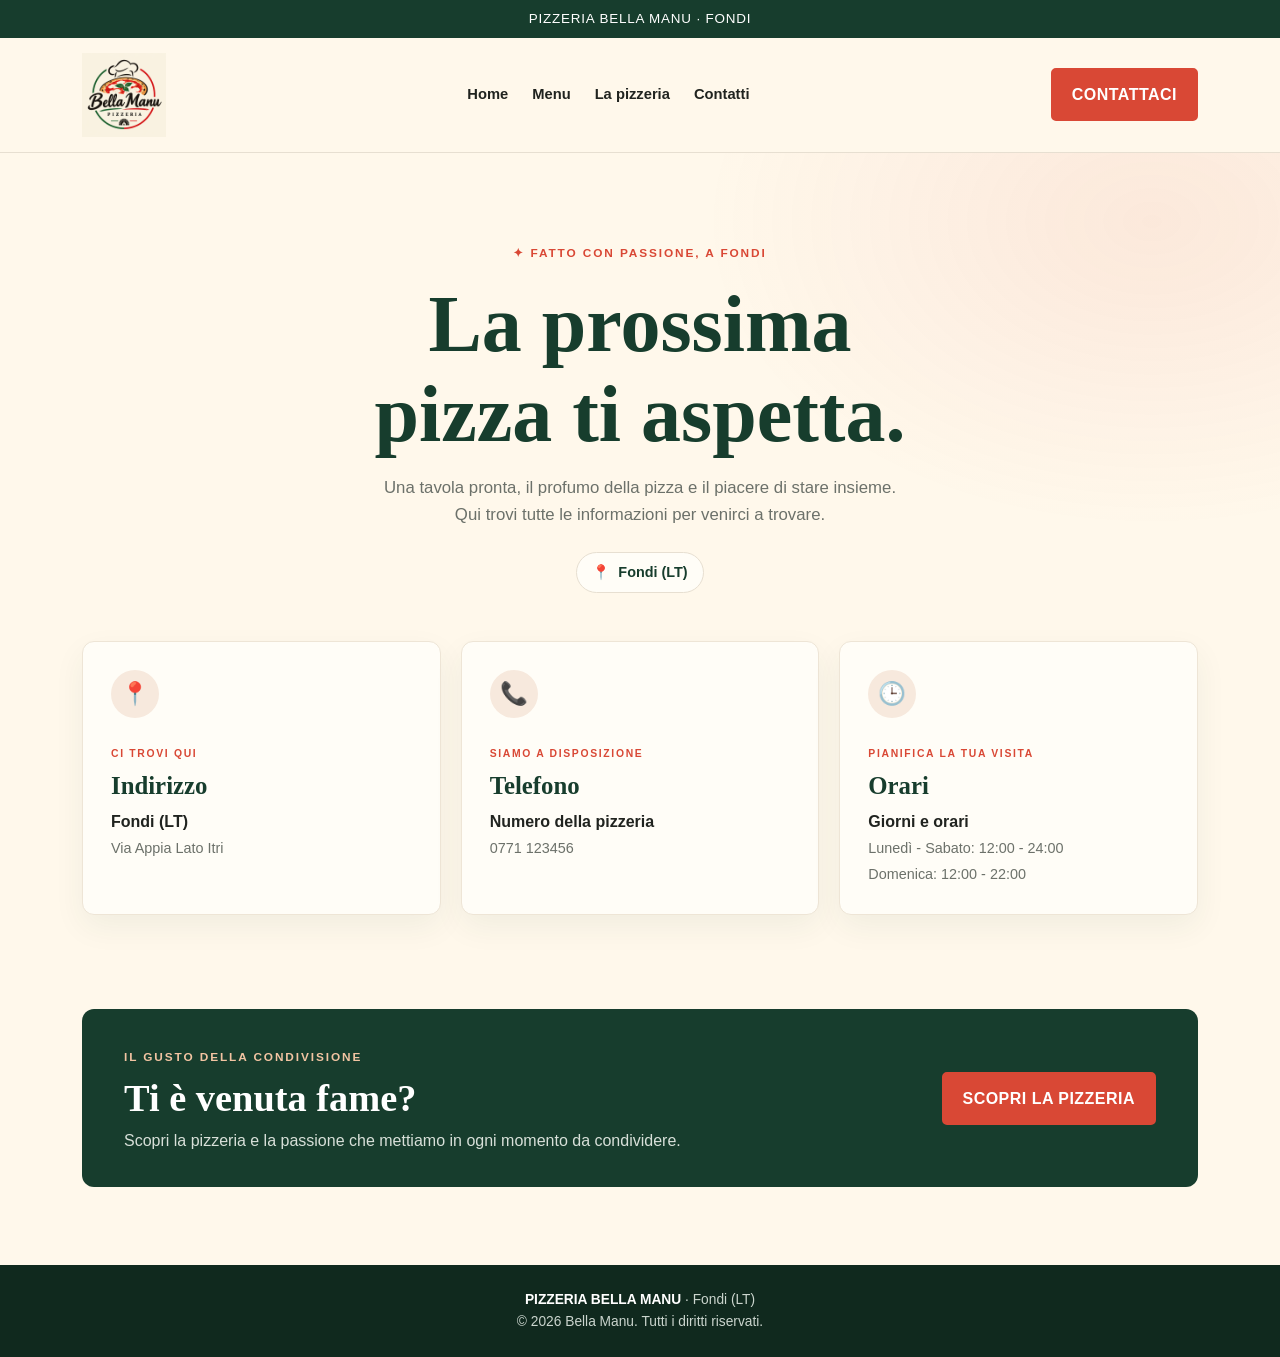
==== contatti.html @ 29b56a9c "Aggiorna sito e menu bibite Co-authored-by: Copilot <223556219+Copilot@users.noreply.github.com>" ====
<!DOCTYPE html>
<html lang="it">

<head>
    <meta charset="UTF-8">
    <meta name="viewport" content="width=device-width, initial-scale=1.0">
    <meta name="description" content="Contatti, indirizzo e orari della Pizzeria BELLA MANU a Fondi.">
    <meta name="theme-color" content="#173d2d">
    <title>Contatti | Pizzeria BELLA MANU</title>
    <link rel="icon" type="image/png" href="assets/logo-bella-manu.png">
    <link rel="stylesheet" href="style.css">
</head>

<body>
    <div class="topbar">PIZZERIA BELLA MANU · FONDI</div>
    <header>
        <nav class="nav" aria-label="Navigazione principale">
            <a class="brand" href="index.html#home" aria-label="Pizzeria Bella Manu, vai alla home"><img
                    class="brand-logo" src="assets/logo-bella-manu.png" alt="Pizzeria Bella Manu"></a>
            <div class="links">
                <a href="index.html#home">Home</a>
                <div class="menu-dropdown">
                    <span class="menu-dropdown-label" tabindex="0">Menu</span>
                    <div class="menu-dropdown-links">
                        <a href="menu/menupizze.html">Pizze</a>
                        <a href="menu/menubibite.html">Bibite</a>
                        <a href="menu/menudolci.html">Dolci</a>
                    </div>
                </div>
                <a href="index.html#pizzeria">La pizzeria</a>
                <a href="contatti.html" aria-current="page">Contatti</a>
            </div>
            <a class="btn" href="#contatti">CONTATTACI</a>
        </nav>
    </header>
    <main>
        <section class="contact-page" id="contatti">
            <div class="contact-page-inner">
                <div class="contact-intro">
                    <span class="contact-kicker"><span aria-hidden="true">✦</span> FATTO CON PASSIONE, A FONDI</span>
                    <h1>La prossima<br>pizza ti aspetta.</h1>
                    <p>Una tavola pronta, il profumo della pizza e il piacere di stare insieme. Qui trovi tutte le
                        informazioni per venirci a trovare.</p>
                    <span class="contact-location"><span aria-hidden="true">📍</span> Fondi (LT)</span>
                </div>
                <div class="contact-grid">
                    <article class="contact-card">
                        <div class="contact-icon" aria-hidden="true">📍</div>
                        <span class="contact-card-label">CI TROVI QUI</span>
                        <h2>Indirizzo</h2>
                        <p>Fondi (LT)<br><span>Via Appia Lato Itri</span></p>
                    </article>
                    <article class="contact-card">
                        <div class="contact-icon" aria-hidden="true">📞</div>
                        <span class="contact-card-label">SIAMO A DISPOSIZIONE</span>
                        <h2>Telefono</h2>
                        <p>Numero della pizzeria<br><span>0771 123456</span></p>
                    </article>
                    <article class="contact-card">
                        <div class="contact-icon" aria-hidden="true">🕒</div>
                        <span class="contact-card-label">PIANIFICA LA TUA VISITA</span>
                        <h2>Orari</h2>
                        <p>Giorni e orari<br><span>Lunedì - Sabato: 12:00 - 24:00<br>Domenica: 12:00 - 22:00</span></p>
                    </article>
                </div>
            </div>
        </section>
        <section class="contact-invitation">
            <div>
                <span class="contact-kicker">IL GUSTO DELLA CONDIVISIONE</span>
                <h2>Ti è venuta fame?</h2>
                <p>Scopri la pizzeria e la passione che mettiamo in ogni momento da condividere.</p>
            </div>
            <a class="btn" href="index.html#pizzeria">SCOPRI LA PIZZERIA</a>
        </section>
    </main>
    <a class="btn mobile-cta" href="#contatti">CONTATTI E PRENOTAZIONI</a>
    <footer><strong>PIZZERIA BELLA MANU</strong> · Fondi (LT)<br>© <span id="year"></span> Bella Manu. Tutti i diritti
        riservati.</footer>
    <script>document.getElementById('year').textContent = new Date().getFullYear();</script>
</body>

</html>
---- style.css ----
:root {
    --green: #173d2d;
    --cream: #fff8eb;
    --red: #d94835;
    --ink: #20231f;
    --muted: #6c716a
}

* {
    box-sizing: border-box
}

html {
    scroll-behavior: smooth
}

body {
    margin: 0;
    font-family: Arial, Helvetica, sans-serif;
    color: var(--ink);
    background: var(--cream);
    line-height: 1.6
}

a {
    color: inherit;
    text-decoration: none
}

.topbar {
    background: var(--green);
    color: white;
    text-align: center;
    padding: 8px 16px;
    font-size: .84rem;
    letter-spacing: .06em
}

header {
    background: var(--cream);
    position: sticky;
    top: 0;
    z-index: 10;
    border-bottom: 1px solid #e7dfd1
}

.nav {
    max-width: 1160px;
    margin: auto;
    padding: 15px 22px;
    display: flex;
    align-items: center;
    justify-content: space-between;
    gap: 20px
}

.brand {
    display: flex;
    align-items: center;
    color: var(--green)
}

.brand-logo {
    display: block;
    width: 84px;
    height: 84px;
    object-fit: contain
}

.mark {
    width: 44px;
    height: 44px;
    border: 2px solid var(--red);
    border-radius: 50%;
    display: grid;
    place-items: center;
    font-size: 1.4rem
}

.brandname {
    font-family: Georgia, serif;
    font-weight: bold;
    letter-spacing: .08em;
    line-height: 1.1
}

.brandname small {
    display: block;
    font: 700 .62rem Arial, sans-serif;
    letter-spacing: .2em;
    margin-top: 5px
}

.links {
    display: flex;
    gap: 24px;
    font-size: .92rem;
    font-weight: bold
}

.links a:hover {
    color: var(--red)
}

.btn {
    display: inline-block;
    background: var(--red);
    border: 2px solid var(--red);
    color: #fff;
    padding: 12px 19px;
    border-radius: 5px;
    font-weight: bold;
    letter-spacing: .03em
}

.btn:hover {
    background: #bd3928;
    border-color: #bd3928
}

.hero {
    min-height: 590px;
    display: flex;
    align-items: center;
    color: white;
    background:
        linear-gradient(90deg, rgba(10, 25, 17, .88), rgba(10, 25, 17, .56) 55%, rgba(10, 25, 17, .12)),
        url('https://images.unsplash.com/photo-1513104890138-7c749659a591?auto=format&fit=crop&w=1900&q=85') center/cover
}

.drinks-hero {
    min-height: 470px;
    background:
        linear-gradient(90deg, rgba(13, 35, 25, .88), rgba(13, 35, 25, .56) 52%, rgba(13, 35, 25, .12)),
        url('https://images.unsplash.com/photo-1551024709-8f23befc6f87?auto=format&fit=crop&w=1900&q=85') center 52%/cover
}

.drinks-page .menu-section {
    background: #f4efe5
}

.hero-inner {
    max-width: 1160px;
    width: 100%;
    margin: auto;
    padding: 75px 22px
}

.eyebrow {
    text-transform: uppercase;
    color: #f2c4a2;
    font-size: .78rem;
    letter-spacing: .2em;
    font-weight: bold
}

h1,
h2,
h3 {
    font-family: Georgia, 'Times New Roman', serif;
    line-height: 1.12
}

h1 {
    font-size: clamp(2.8rem, 6vw, 5.2rem);
    max-width: 690px;
    margin: 20px 0
}

.hero p {
    font-size: 1.12rem;
    max-width: 530px;
    color: #f2f2ed;
    margin-bottom: 28px
}

.section {
    max-width: 1160px;
    margin: auto;
    padding: 78px 22px
}

.heading {
    text-align: center;
    max-width: 700px;
    margin: 0 auto 42px
}

.heading .eyebrow,
.about .eyebrow {
    color: var(--red)
}

h2 {
    font-size: clamp(2rem, 4vw, 3.1rem);
    color: var(--green);
    margin: 12px 0
}

.heading p,
.feature p,
.menu-card p,
.about p {
    color: var(--muted)
}

.features,
.menu-grid,
.contact-grid {
    display: grid;
    grid-template-columns: repeat(3, 1fr);
    gap: 24px
}

.feature {
    padding: 32px 26px;
    background: #fffdf7;
    border: 1px solid #eee5d6;
    border-radius: 12px;
    text-align: center;
    box-shadow: 0 10px 28px rgba(23, 61, 45, .045);
    transition: transform .2s ease, box-shadow .2s ease
}

.feature:hover {
    transform: translateY(-4px);
    box-shadow: 0 16px 34px rgba(23, 61, 45, .1)
}

.icon {
    display: grid;
    width: 58px;
    height: 58px;
    margin: 0 auto;
    place-items: center;
    border-radius: 50%;
    background: #f7e9dd;
    font-size: 2rem
}

.feature h3,
.contact-card h2,
.contact-card h3 {
    color: var(--green);
    font-size: 1.35rem;
    margin: 13px 0 8px
}

.feature p {
    margin: 0
}

.menu-section {
    background:
        radial-gradient(ellipse at 12% 5%, rgba(217, 72, 53, .07), transparent 28rem),
        #f1e9da
}

.menu-card {
    background: var(--cream);
    border: 1px solid rgba(23, 61, 45, .08);
    border-radius: 12px;
    overflow: hidden;
    box-shadow: 0 12px 30px rgba(23, 61, 45, .08);
    transition: transform .2s ease, box-shadow .2s ease
}

.menu-card:hover {
    transform: translateY(-5px);
    box-shadow: 0 18px 38px rgba(23, 61, 45, .14)
}

.menu-card img {
    width: 100%;
    height: 210px;
    object-fit: cover;
    display: block;
    transition: transform .35s ease
}

.menu-card:hover img {
    transform: scale(1.04)
}

.menu-card div {
    padding: 23px
}

.menu-card h3 {
    font-size: 1.4rem;
    color: var(--green);
    margin: 0 0 8px
}

.menu-card p {
    margin: 0;
    font-size: .94rem
}

.drinks-grid {
    max-width: 1080px;
    margin: 0 auto
}

.drink-panel {
    overflow: hidden;
    border: 1px solid #e8dfd1;
    border-radius: 14px;
    background: #fffdf8;
    box-shadow: 0 10px 26px rgba(23, 61, 45, .07);
    transition: transform .2s ease, box-shadow .2s ease
}

.drink-panel:hover {
    transform: translateY(-4px);
    box-shadow: 0 16px 34px rgba(23, 61, 45, .14)
}

.drinks-page .drink-panel .drink-image {
    width: 100%;
    height: 235px;
    object-fit: cover
}

.drink-panel .card-body {
    padding: 23px 24px 25px
}

.drink-tag {
    display: inline-block;
    margin-bottom: 9px;
    color: #bd3928;
    font-size: .68rem;
    font-weight: bold;
    letter-spacing: .13em;
    text-transform: uppercase
}

.drink-panel .card-title {
    margin: 0 0 9px;
    color: var(--green);
    font-size: 1.55rem
}

.drink-panel .card-text {
    margin: 0;
    color: var(--muted);
    font-size: .94rem;
    line-height: 1.65
}

.note {
    text-align: center;
    color: var(--muted);
    font-size: .88rem;
    margin-top: 24px
}

.image-credits {
    margin: 8px 0 0;
    color: var(--muted);
    font-size: .72rem;
    text-align: center
}

.image-credits a {
    text-decoration: underline;
    text-underline-offset: 2px
}

.about {
    display: grid;
    grid-template-columns: 1fr 1fr;
    align-items: center;
    gap: 42px
}

.about-copy {
    padding: 12px 0
}

.about-copy h2 {
    max-width: 520px
}

.about-features {
    grid-column: 1 / -1;
    margin-top: 8px
}

.about-features .feature {
    padding: 27px 22px
}

.about img {
    width: 100%;
    height: 390px;
    object-fit: cover;
    border-radius: 14px;
    box-shadow: 0 18px 42px rgba(23, 61, 45, .16)
}

.about p {
    margin: 18px 0
}

.about .btn {
    margin-top: 5px
}

.home-page .about {
    padding-top: 92px;
    padding-bottom: 92px
}

a:focus-visible,
.menu-dropdown-label:focus-visible {
    outline: 3px solid var(--red);
    outline-offset: 4px
}

.contact-page {
    overflow: hidden;
    background:
        radial-gradient(ellipse at 90% 8%, rgba(217, 72, 53, .09), transparent 28rem),
        var(--cream)
}

.contact-page-inner {
    max-width: 1160px;
    margin: auto;
    padding: 86px 22px 94px
}

.contact-intro {
    max-width: 680px;
    margin: 0 auto 48px;
    text-align: center
}

.contact-kicker,
.contact-card-label {
    color: var(--red);
    font-size: .74rem;
    font-weight: bold;
    letter-spacing: .16em
}

.contact-intro h1 {
    max-width: none;
    margin: 16px 0;
    color: var(--green);
    font-size: clamp(2.8rem, 7vw, 5rem)
}

.contact-intro p {
    max-width: 520px;
    margin: 0 auto;
    color: var(--muted);
    font-size: 1.05rem
}

.contact-location {
    display: inline-flex;
    align-items: center;
    gap: 8px;
    margin-top: 23px;
    padding: 8px 15px;
    border: 1px solid #e7dfd1;
    border-radius: 999px;
    background: #fffdf7;
    color: var(--green);
    font-size: .9rem;
    font-weight: bold
}

.contact-grid {
    gap: 20px
}

.contact-card {
    min-height: 255px;
    padding: 28px;
    border: 1px solid #eee5d6;
    border-radius: 12px;
    background: #fffdf7;
    box-shadow: 0 12px 32px rgba(23, 61, 45, .06);
    text-align: left;
    transition: transform .2s ease, box-shadow .2s ease
}

.contact-card:hover {
    transform: translateY(-4px);
    box-shadow: 0 18px 38px rgba(23, 61, 45, .11)
}

.contact-icon {
    display: grid;
    width: 48px;
    height: 48px;
    margin-bottom: 21px;
    place-items: center;
    border-radius: 50%;
    background: #f7e9dd;
    font-size: 1.4rem
}

.contact-card-label {
    font-size: .65rem
}

.contact-card h2 {
    margin: 7px 0 10px;
    color: var(--green);
    font-size: 1.55rem
}

.contact-card p {
    margin: 0;
    color: var(--ink);
    font-weight: bold
}

.contact-card p span {
    color: var(--muted);
    font-size: .9rem;
    font-weight: normal
}

.contact-invitation {
    display: flex;
    align-items: center;
    justify-content: space-between;
    gap: 28px;
    max-width: 1116px;
    margin: 0 auto 78px;
    padding: 34px 42px;
    border-radius: 12px;
    background: var(--green);
    color: white
}

.contact-invitation .contact-kicker {
    color: #f2c4a2
}

.contact-invitation h2 {
    margin: 8px 0;
    color: white;
    font-size: clamp(1.8rem, 4vw, 2.4rem)
}

.contact-invitation p {
    margin: 0;
    color: #d8e0d9
}

.contact-invitation .btn {
    flex: 0 0 auto
}

footer {
    background: #10291e;
    color: #cbd5ce;
    text-align: center;
    padding: 24px;
    font-size: .86rem
}

footer strong {
    color: white
}

.mobile-cta {
    display: none
}

.menu-dropdown {
    position: relative
}

.menu-dropdown-label {
    cursor: pointer;
    display: inline-block
}

.menu-dropdown-links {
    display: none;
    flex-direction: column;
    position: absolute;
    top: 100%;
    right: 0;
    background: #fff;
    border: 1px solid #eee5d6;
    border-radius: 10px;
    box-shadow: 0 14px 28px rgba(23, 61, 45, .14);
    padding: 10px;
    min-width: 170px;
    z-index: 25
}

.menu-dropdown:hover .menu-dropdown-links,
.menu-dropdown:focus-within .menu-dropdown-links {
    display: flex
}

.menu-dropdown-links a {
    padding: 10px 12px;
    border-radius: 6px
}

.menu-dropdown-links a:hover,
.menu-dropdown-links a:focus-visible {
    background: #f5efe6;
    color: var(--green)
}

.menu-dropdown-label:hover,
.menu-dropdown-label:focus-visible {
    color: var(--red)
}

@media(max-width:800px) {
    .nav {
        flex-wrap: wrap
    }

    .links {
        order: 3;
        width: 100%;
        justify-content: center;
        gap: 17px;
        flex-wrap: wrap
    }

    .nav>.btn {
        padding: 9px 12px;
        font-size: .82rem
    }

    .hero {
        min-height: 530px;
        background-position: 60% center
    }

    .features,
    .menu-grid,
    .contact-grid {
        grid-template-columns: 1fr
    }

    .contact-page-inner {
        padding: 58px 20px
    }

    .contact-card {
        min-height: auto
    }

    .contact-invitation {
        margin: 0 20px 58px;
        padding: 28px;
        flex-direction: column;
        align-items: flex-start
    }

    .about {
        grid-template-columns: 1fr;
        gap: 25px
    }

    .about img {
        height: 300px
    }

    .section {
        padding: 58px 20px
    }

    .home-page .about {
        padding-top: 62px;
        padding-bottom: 62px
    }
}

@media(max-width:480px) {
    .brand-logo {
        width: 68px;
        height: 68px
    }

    .brandname {
        font-size: .95rem
    }

    .mark {
        width: 39px;
        height: 39px
    }

    .links {
        font-size: .82rem;
        gap: 13px
    }

    .nav>.btn {
        display: none
    }

    .hero {
        min-height: 500px
    }

    .hero p {
        font-size: 1rem
    }

    .mobile-cta {
        display: block;
        position: fixed;
        bottom: 12px;
        left: 12px;
        right: 12px;
        text-align: center;
        z-index: 20;
        box-shadow: 0 10px 30px #0003
    }

    footer {
        padding-bottom: 82px
    }
}
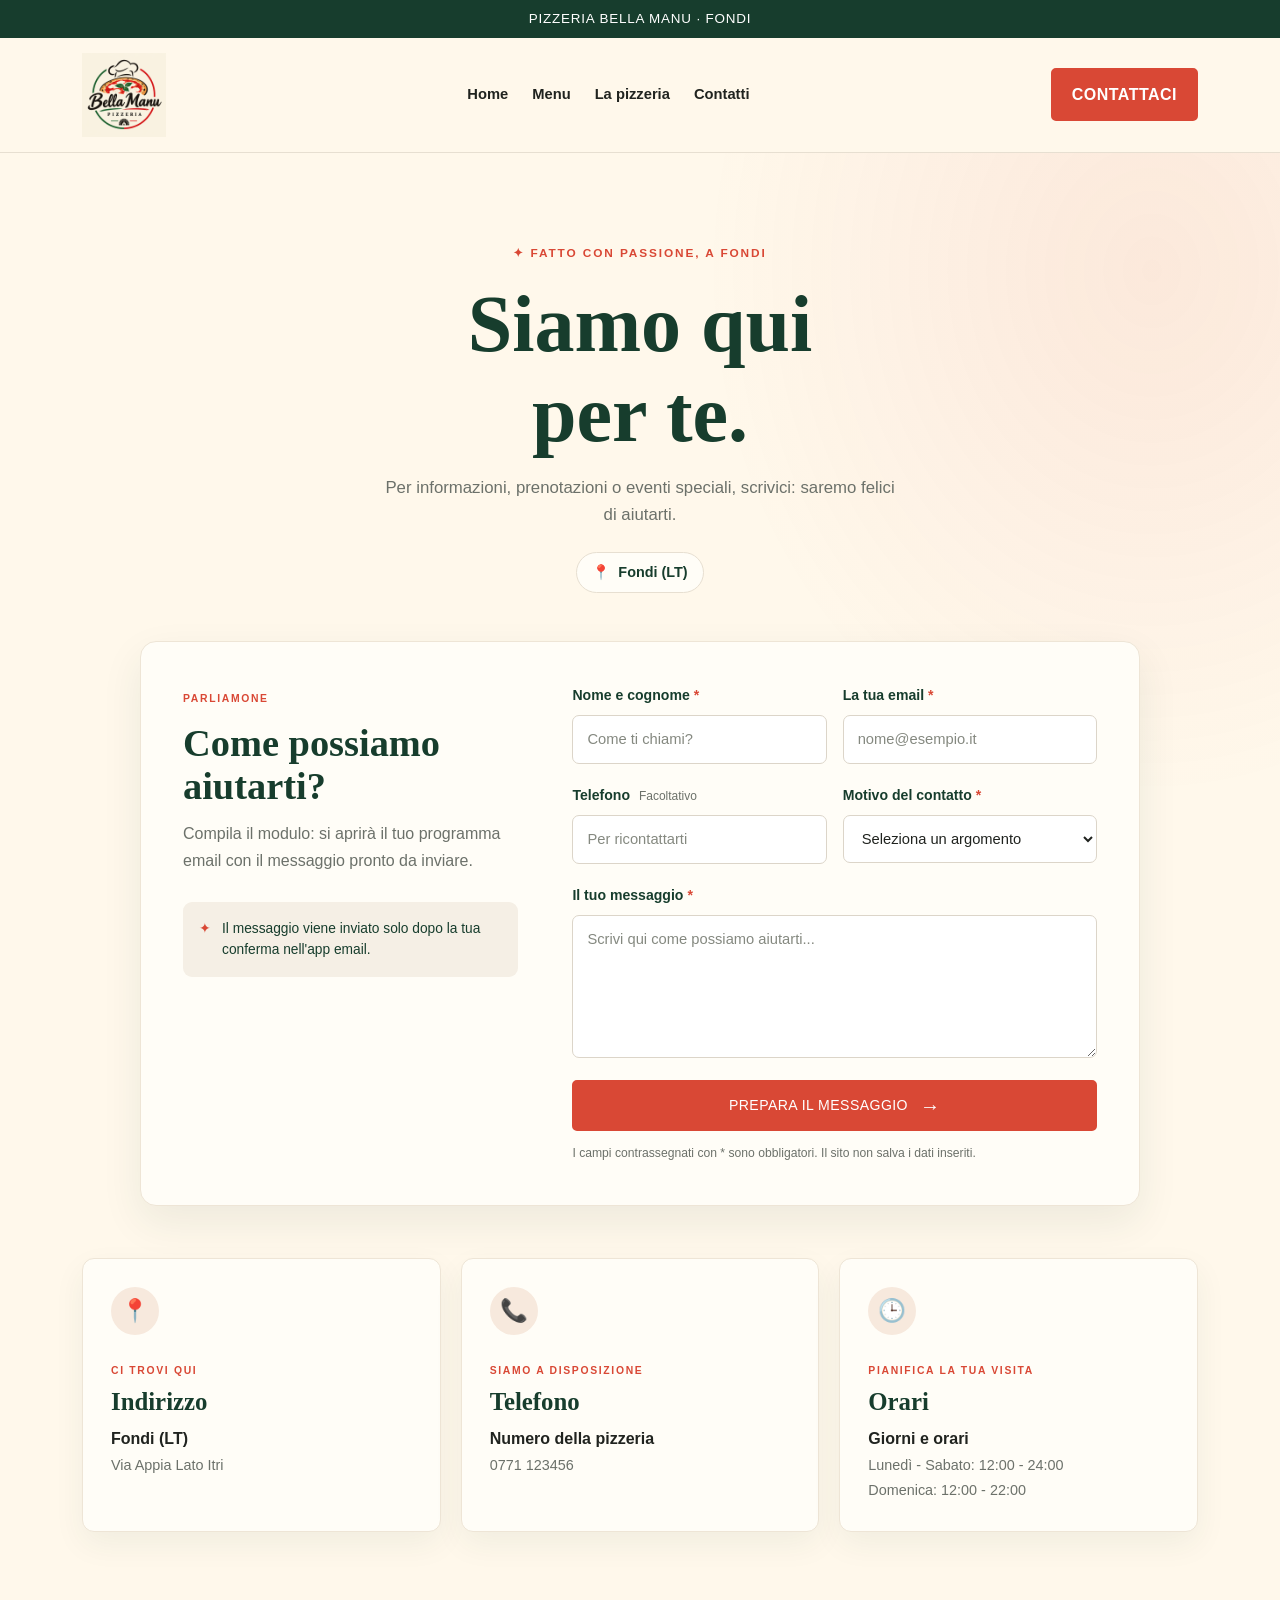
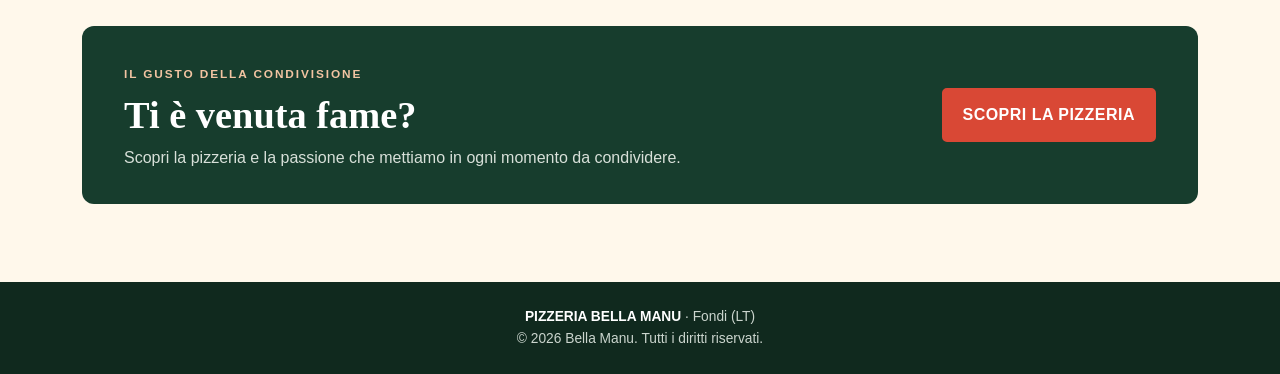
==== commit b2699e49: "Aggiungi form professionale ai contatti Co-authored-by: Copilot <223556219+Copilot@users.noreply.git" ====
--- a/contatti.html
+++ b/contatti.html
@@ -38,11 +38,60 @@
             <div class="contact-page-inner">
                 <div class="contact-intro">
                     <span class="contact-kicker"><span aria-hidden="true">✦</span> FATTO CON PASSIONE, A FONDI</span>
-                    <h1>La prossima<br>pizza ti aspetta.</h1>
-                    <p>Una tavola pronta, il profumo della pizza e il piacere di stare insieme. Qui trovi tutte le
-                        informazioni per venirci a trovare.</p>
+                    <h1>Siamo qui<br>per te.</h1>
+                    <p>Per informazioni, prenotazioni o eventi speciali, scrivici: saremo felici di aiutarti.</p>
                     <span class="contact-location"><span aria-hidden="true">📍</span> Fondi (LT)</span>
                 </div>
+                <section class="contact-form-panel" aria-labelledby="contact-form-title">
+                    <div class="contact-form-copy">
+                        <span class="contact-card-label">PARLIAMONE</span>
+                        <h2 id="contact-form-title">Come possiamo aiutarti?</h2>
+                        <p>Compila il modulo: si aprirà il tuo programma email con il messaggio pronto da inviare.</p>
+                        <div class="contact-form-promise">
+                            <span aria-hidden="true">✦</span>
+                            <span>Il messaggio viene inviato solo dopo la tua conferma nell'app email.</span>
+                        </div>
+                    </div>
+                    <form class="contact-form" action="mailto:prenotazioni@pizzeriabellamanu.com" method="post"
+                        enctype="text/plain">
+                        <div class="contact-form-fields">
+                            <div class="form-field">
+                                <label for="contact-name">Nome e cognome <span aria-hidden="true">*</span></label>
+                                <input id="contact-name" name="Nome e cognome" type="text" autocomplete="name"
+                                    placeholder="Come ti chiami?" required>
+                            </div>
+                            <div class="form-field">
+                                <label for="contact-email">La tua email <span aria-hidden="true">*</span></label>
+                                <input id="contact-email" name="Email" type="email" autocomplete="email"
+                                    placeholder="nome@esempio.it" required>
+                            </div>
+                            <div class="form-field">
+                                <label for="contact-phone">Telefono <span class="form-optional">Facoltativo</span></label>
+                                <input id="contact-phone" name="Telefono" type="tel" autocomplete="tel"
+                                    placeholder="Per ricontattarti">
+                            </div>
+                            <div class="form-field">
+                                <label for="contact-subject">Motivo del contatto <span aria-hidden="true">*</span></label>
+                                <select id="contact-subject" name="Motivo del contatto" required>
+                                    <option value="" selected disabled>Seleziona un argomento</option>
+                                    <option value="Prenotazione">Prenotazione</option>
+                                    <option value="Informazioni sul menu">Informazioni sul menu</option>
+                                    <option value="Feste ed eventi">Feste ed eventi</option>
+                                    <option value="Altro">Altro</option>
+                                </select>
+                            </div>
+                            <div class="form-field form-field--wide">
+                                <label for="contact-message">Il tuo messaggio <span aria-hidden="true">*</span></label>
+                                <textarea id="contact-message" name="Messaggio" rows="5"
+                                    placeholder="Scrivi qui come possiamo aiutarti..." required></textarea>
+                            </div>
+                        </div>
+                        <button class="btn contact-submit" type="submit">PREPARA IL MESSAGGIO <span
+                                aria-hidden="true">→</span></button>
+                        <p class="form-disclaimer">I campi contrassegnati con * sono obbligatori. Il sito non salva i dati
+                            inseriti.</p>
+                    </form>
+                </section>
                 <div class="contact-grid">
                     <article class="contact-card">
                         <div class="contact-icon" aria-hidden="true">📍</div>
@@ -77,7 +126,28 @@
     <a class="btn mobile-cta" href="#contatti">CONTATTI E PRENOTAZIONI</a>
     <footer><strong>PIZZERIA BELLA MANU</strong> · Fondi (LT)<br>© <span id="year"></span> Bella Manu. Tutti i diritti
         riservati.</footer>
-    <script>document.getElementById('year').textContent = new Date().getFullYear();</script>
+    <script>
+        document.getElementById('year').textContent = new Date().getFullYear();
+
+        const contactForm = document.querySelector('.contact-form');
+        contactForm.addEventListener('submit', (event) => {
+            event.preventDefault();
+            const fields = new FormData(contactForm);
+            const subject = `Contatto dal sito - ${fields.get('Motivo del contatto')}`;
+            const message = [
+                `Nome e cognome: ${fields.get('Nome e cognome')}`,
+                `Email: ${fields.get('Email')}`,
+                `Telefono: ${fields.get('Telefono') || 'Non indicato'}`,
+                '',
+                'Messaggio:',
+                fields.get('Messaggio')
+            ].join('\n');
+            const mailto = new URL(contactForm.action);
+            mailto.searchParams.set('subject', subject);
+            mailto.searchParams.set('body', message);
+            window.location.href = mailto.href;
+        });
+    </script>
 </body>
 
 </html>
--- a/style.css
+++ b/style.css
@@ -458,6 +458,139 @@
     margin: 0 auto;
     color: var(--muted);
     font-size: 1.05rem
+}
+
+.contact-form-panel {
+    display: grid;
+    grid-template-columns: minmax(220px, .78fr) minmax(0, 1.22fr);
+    gap: 54px;
+    max-width: 1000px;
+    margin: 0 auto 52px;
+    padding: 42px;
+    border: 1px solid #eee5d6;
+    border-radius: 16px;
+    background: #fffdf7;
+    box-shadow: 0 16px 42px rgba(23, 61, 45, .08)
+}
+
+.contact-form-copy h2 {
+    margin: 12px 0;
+    color: var(--green);
+    font-size: clamp(1.8rem, 3vw, 2.4rem)
+}
+
+.contact-form-copy > p {
+    margin: 0;
+    color: var(--muted);
+    line-height: 1.7
+}
+
+.contact-form-promise {
+    display: flex;
+    align-items: flex-start;
+    gap: 11px;
+    margin-top: 28px;
+    padding: 16px;
+    border-radius: 9px;
+    background: #f5efe5;
+    color: var(--green);
+    font-size: .86rem;
+    line-height: 1.55
+}
+
+.contact-form-promise span:first-child {
+    color: var(--red)
+}
+
+.contact-form-fields {
+    display: grid;
+    grid-template-columns: repeat(2, minmax(0, 1fr));
+    gap: 20px 16px
+}
+
+.form-field {
+    display: flex;
+    min-width: 0;
+    flex-direction: column;
+    gap: 8px
+}
+
+.form-field--wide {
+    grid-column: 1 / -1
+}
+
+.form-field label {
+    color: var(--green);
+    font-size: .88rem;
+    font-weight: bold
+}
+
+.form-field label > span[aria-hidden="true"] {
+    color: var(--red)
+}
+
+.form-optional {
+    margin-left: 5px;
+    color: var(--muted);
+    font-size: .75rem;
+    font-weight: normal
+}
+
+.form-field input,
+.form-field select,
+.form-field textarea {
+    width: 100%;
+    min-height: 48px;
+    padding: 12px 14px;
+    border: 1px solid #dcd5c9;
+    border-radius: 7px;
+    background: #fff;
+    color: var(--ink);
+    font: inherit;
+    font-size: .92rem;
+    transition: border-color .2s ease, box-shadow .2s ease
+}
+
+.form-field textarea {
+    min-height: 130px;
+    resize: vertical
+}
+
+.form-field input::placeholder,
+.form-field textarea::placeholder {
+    color: #858980
+}
+
+.form-field input:focus,
+.form-field select:focus,
+.form-field textarea:focus {
+    border-color: var(--green);
+    outline: 0;
+    box-shadow: 0 0 0 3px rgba(23, 61, 45, .13)
+}
+
+.contact-submit {
+    display: flex;
+    width: 100%;
+    align-items: center;
+    justify-content: center;
+    gap: 12px;
+    margin-top: 22px;
+    cursor: pointer;
+    font: inherit;
+    font-size: .88rem
+}
+
+.contact-submit span {
+    font-size: 1.25rem;
+    line-height: 1
+}
+
+.form-disclaimer {
+    margin: 13px 0 0;
+    color: var(--muted);
+    font-size: .76rem;
+    line-height: 1.55
 }
 
 .contact-location {
@@ -653,6 +786,13 @@
         padding: 58px 20px
     }
 
+    .contact-form-panel {
+        grid-template-columns: 1fr;
+        gap: 28px;
+        margin-bottom: 38px;
+        padding: 28px
+    }
+
     .contact-card {
         min-height: auto
     }
@@ -701,6 +841,18 @@
     .links {
         font-size: .82rem;
         gap: 13px
+    }
+
+    .contact-form-panel {
+        padding: 22px 18px
+    }
+
+    .contact-form-fields {
+        grid-template-columns: 1fr
+    }
+
+    .form-field--wide {
+        grid-column: auto
     }
 
     .nav>.btn {
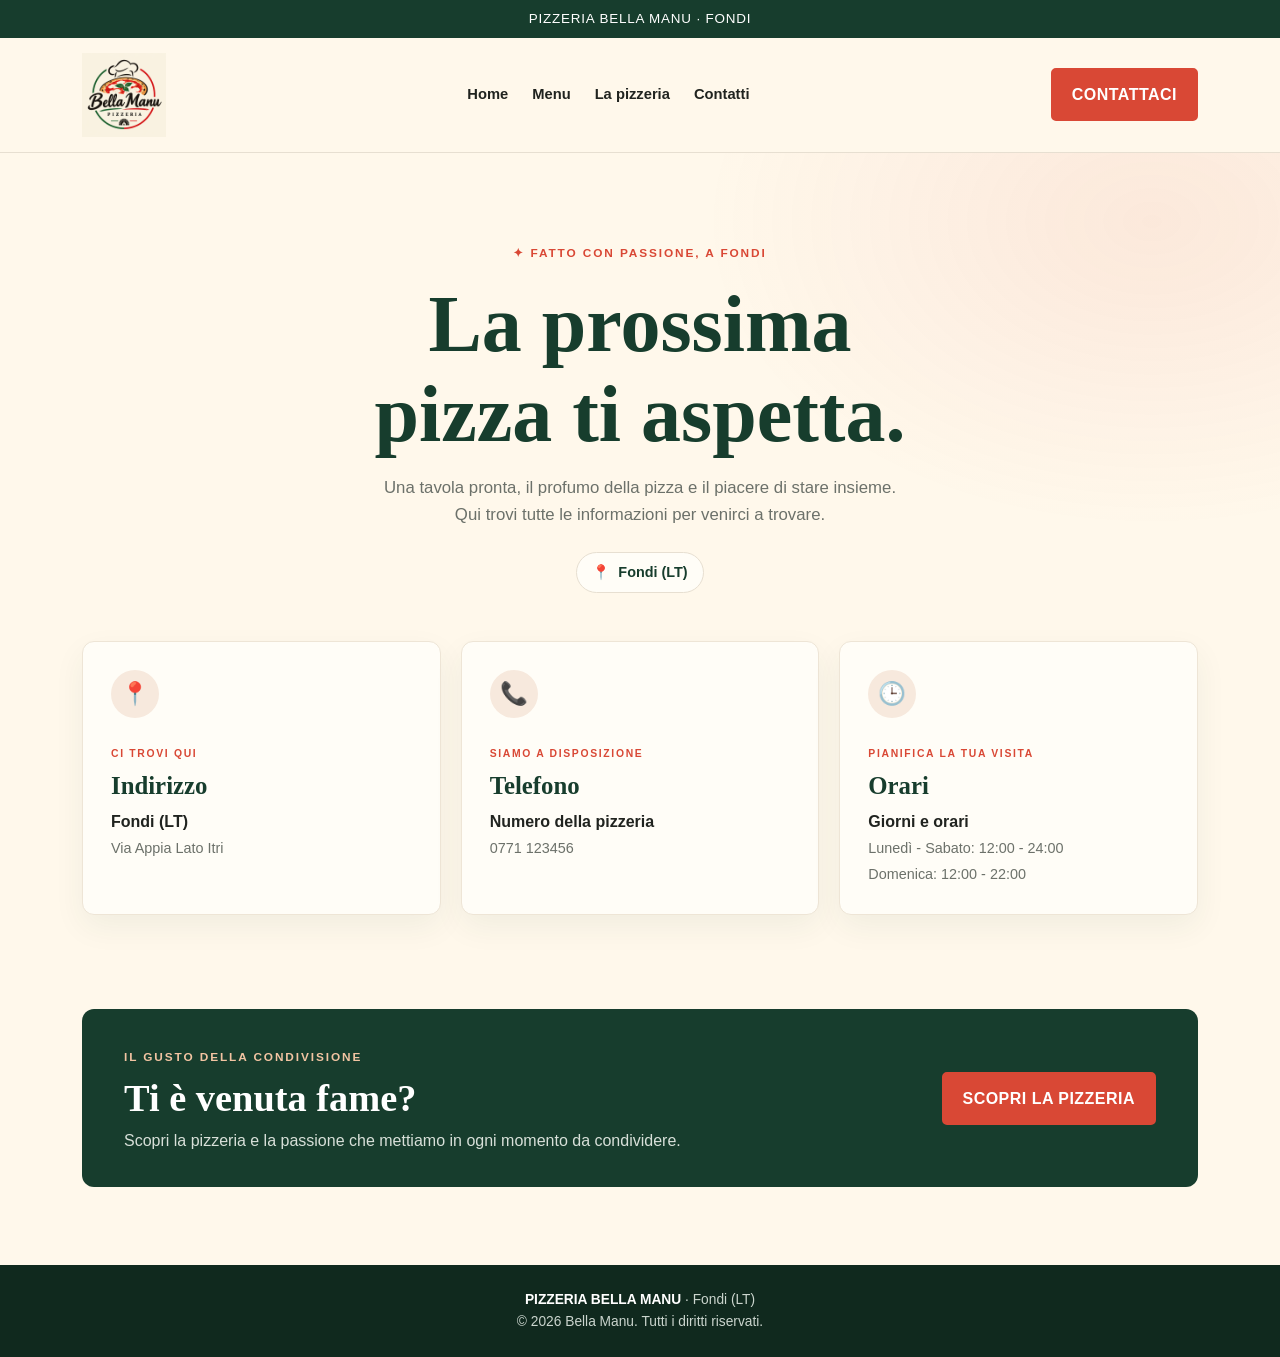
==== commit 4fc4f7ac: "Merge branch 'main' into menupizze" ====
--- a/contatti.html
+++ b/contatti.html
@@ -38,60 +38,11 @@
             <div class="contact-page-inner">
                 <div class="contact-intro">
                     <span class="contact-kicker"><span aria-hidden="true">✦</span> FATTO CON PASSIONE, A FONDI</span>
-                    <h1>Siamo qui<br>per te.</h1>
-                    <p>Per informazioni, prenotazioni o eventi speciali, scrivici: saremo felici di aiutarti.</p>
+                    <h1>La prossima<br>pizza ti aspetta.</h1>
+                    <p>Una tavola pronta, il profumo della pizza e il piacere di stare insieme. Qui trovi tutte le
+                        informazioni per venirci a trovare.</p>
                     <span class="contact-location"><span aria-hidden="true">📍</span> Fondi (LT)</span>
                 </div>
-                <section class="contact-form-panel" aria-labelledby="contact-form-title">
-                    <div class="contact-form-copy">
-                        <span class="contact-card-label">PARLIAMONE</span>
-                        <h2 id="contact-form-title">Come possiamo aiutarti?</h2>
-                        <p>Compila il modulo: si aprirà il tuo programma email con il messaggio pronto da inviare.</p>
-                        <div class="contact-form-promise">
-                            <span aria-hidden="true">✦</span>
-                            <span>Il messaggio viene inviato solo dopo la tua conferma nell'app email.</span>
-                        </div>
-                    </div>
-                    <form class="contact-form" action="mailto:prenotazioni@pizzeriabellamanu.com" method="post"
-                        enctype="text/plain">
-                        <div class="contact-form-fields">
-                            <div class="form-field">
-                                <label for="contact-name">Nome e cognome <span aria-hidden="true">*</span></label>
-                                <input id="contact-name" name="Nome e cognome" type="text" autocomplete="name"
-                                    placeholder="Come ti chiami?" required>
-                            </div>
-                            <div class="form-field">
-                                <label for="contact-email">La tua email <span aria-hidden="true">*</span></label>
-                                <input id="contact-email" name="Email" type="email" autocomplete="email"
-                                    placeholder="nome@esempio.it" required>
-                            </div>
-                            <div class="form-field">
-                                <label for="contact-phone">Telefono <span class="form-optional">Facoltativo</span></label>
-                                <input id="contact-phone" name="Telefono" type="tel" autocomplete="tel"
-                                    placeholder="Per ricontattarti">
-                            </div>
-                            <div class="form-field">
-                                <label for="contact-subject">Motivo del contatto <span aria-hidden="true">*</span></label>
-                                <select id="contact-subject" name="Motivo del contatto" required>
-                                    <option value="" selected disabled>Seleziona un argomento</option>
-                                    <option value="Prenotazione">Prenotazione</option>
-                                    <option value="Informazioni sul menu">Informazioni sul menu</option>
-                                    <option value="Feste ed eventi">Feste ed eventi</option>
-                                    <option value="Altro">Altro</option>
-                                </select>
-                            </div>
-                            <div class="form-field form-field--wide">
-                                <label for="contact-message">Il tuo messaggio <span aria-hidden="true">*</span></label>
-                                <textarea id="contact-message" name="Messaggio" rows="5"
-                                    placeholder="Scrivi qui come possiamo aiutarti..." required></textarea>
-                            </div>
-                        </div>
-                        <button class="btn contact-submit" type="submit">PREPARA IL MESSAGGIO <span
-                                aria-hidden="true">→</span></button>
-                        <p class="form-disclaimer">I campi contrassegnati con * sono obbligatori. Il sito non salva i dati
-                            inseriti.</p>
-                    </form>
-                </section>
                 <div class="contact-grid">
                     <article class="contact-card">
                         <div class="contact-icon" aria-hidden="true">📍</div>
@@ -126,28 +77,7 @@
     <a class="btn mobile-cta" href="#contatti">CONTATTI E PRENOTAZIONI</a>
     <footer><strong>PIZZERIA BELLA MANU</strong> · Fondi (LT)<br>© <span id="year"></span> Bella Manu. Tutti i diritti
         riservati.</footer>
-    <script>
-        document.getElementById('year').textContent = new Date().getFullYear();
-
-        const contactForm = document.querySelector('.contact-form');
-        contactForm.addEventListener('submit', (event) => {
-            event.preventDefault();
-            const fields = new FormData(contactForm);
-            const subject = `Contatto dal sito - ${fields.get('Motivo del contatto')}`;
-            const message = [
-                `Nome e cognome: ${fields.get('Nome e cognome')}`,
-                `Email: ${fields.get('Email')}`,
-                `Telefono: ${fields.get('Telefono') || 'Non indicato'}`,
-                '',
-                'Messaggio:',
-                fields.get('Messaggio')
-            ].join('\n');
-            const mailto = new URL(contactForm.action);
-            mailto.searchParams.set('subject', subject);
-            mailto.searchParams.set('body', message);
-            window.location.href = mailto.href;
-        });
-    </script>
+    <script>document.getElementById('year').textContent = new Date().getFullYear();</script>
 </body>
 
 </html>
--- a/style.css
+++ b/style.css
@@ -458,139 +458,6 @@
     margin: 0 auto;
     color: var(--muted);
     font-size: 1.05rem
-}
-
-.contact-form-panel {
-    display: grid;
-    grid-template-columns: minmax(220px, .78fr) minmax(0, 1.22fr);
-    gap: 54px;
-    max-width: 1000px;
-    margin: 0 auto 52px;
-    padding: 42px;
-    border: 1px solid #eee5d6;
-    border-radius: 16px;
-    background: #fffdf7;
-    box-shadow: 0 16px 42px rgba(23, 61, 45, .08)
-}
-
-.contact-form-copy h2 {
-    margin: 12px 0;
-    color: var(--green);
-    font-size: clamp(1.8rem, 3vw, 2.4rem)
-}
-
-.contact-form-copy > p {
-    margin: 0;
-    color: var(--muted);
-    line-height: 1.7
-}
-
-.contact-form-promise {
-    display: flex;
-    align-items: flex-start;
-    gap: 11px;
-    margin-top: 28px;
-    padding: 16px;
-    border-radius: 9px;
-    background: #f5efe5;
-    color: var(--green);
-    font-size: .86rem;
-    line-height: 1.55
-}
-
-.contact-form-promise span:first-child {
-    color: var(--red)
-}
-
-.contact-form-fields {
-    display: grid;
-    grid-template-columns: repeat(2, minmax(0, 1fr));
-    gap: 20px 16px
-}
-
-.form-field {
-    display: flex;
-    min-width: 0;
-    flex-direction: column;
-    gap: 8px
-}
-
-.form-field--wide {
-    grid-column: 1 / -1
-}
-
-.form-field label {
-    color: var(--green);
-    font-size: .88rem;
-    font-weight: bold
-}
-
-.form-field label > span[aria-hidden="true"] {
-    color: var(--red)
-}
-
-.form-optional {
-    margin-left: 5px;
-    color: var(--muted);
-    font-size: .75rem;
-    font-weight: normal
-}
-
-.form-field input,
-.form-field select,
-.form-field textarea {
-    width: 100%;
-    min-height: 48px;
-    padding: 12px 14px;
-    border: 1px solid #dcd5c9;
-    border-radius: 7px;
-    background: #fff;
-    color: var(--ink);
-    font: inherit;
-    font-size: .92rem;
-    transition: border-color .2s ease, box-shadow .2s ease
-}
-
-.form-field textarea {
-    min-height: 130px;
-    resize: vertical
-}
-
-.form-field input::placeholder,
-.form-field textarea::placeholder {
-    color: #858980
-}
-
-.form-field input:focus,
-.form-field select:focus,
-.form-field textarea:focus {
-    border-color: var(--green);
-    outline: 0;
-    box-shadow: 0 0 0 3px rgba(23, 61, 45, .13)
-}
-
-.contact-submit {
-    display: flex;
-    width: 100%;
-    align-items: center;
-    justify-content: center;
-    gap: 12px;
-    margin-top: 22px;
-    cursor: pointer;
-    font: inherit;
-    font-size: .88rem
-}
-
-.contact-submit span {
-    font-size: 1.25rem;
-    line-height: 1
-}
-
-.form-disclaimer {
-    margin: 13px 0 0;
-    color: var(--muted);
-    font-size: .76rem;
-    line-height: 1.55
 }
 
 .contact-location {
@@ -786,13 +653,6 @@
         padding: 58px 20px
     }
 
-    .contact-form-panel {
-        grid-template-columns: 1fr;
-        gap: 28px;
-        margin-bottom: 38px;
-        padding: 28px
-    }
-
     .contact-card {
         min-height: auto
     }
@@ -841,18 +701,6 @@
     .links {
         font-size: .82rem;
         gap: 13px
-    }
-
-    .contact-form-panel {
-        padding: 22px 18px
-    }
-
-    .contact-form-fields {
-        grid-template-columns: 1fr
-    }
-
-    .form-field--wide {
-        grid-column: auto
     }
 
     .nav>.btn {
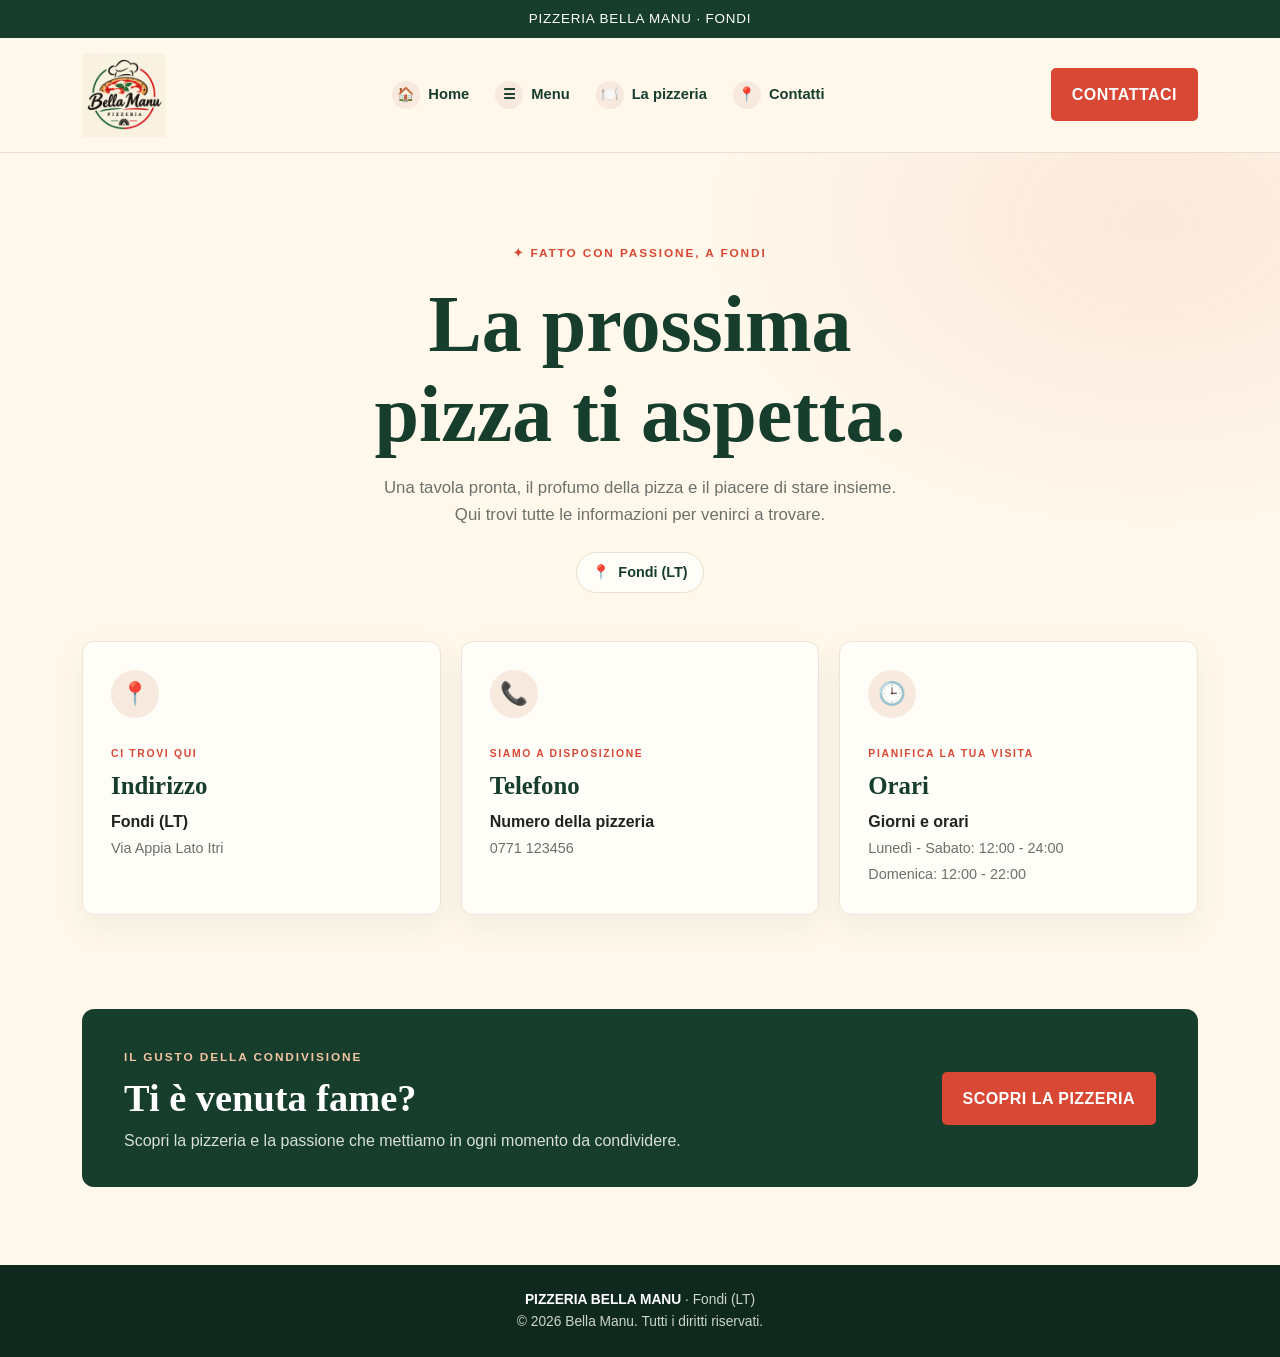
==== commit e37d1ee7: "Sito resposive per telefono" ====
--- a/contatti.html
+++ b/contatti.html
@@ -17,18 +17,25 @@
         <nav class="nav" aria-label="Navigazione principale">
             <a class="brand" href="index.html#home" aria-label="Pizzeria Bella Manu, vai alla home"><img
                     class="brand-logo" src="assets/logo-bella-manu.png" alt="Pizzeria Bella Manu"></a>
-            <div class="links">
-                <a href="index.html#home">Home</a>
+            <button class="nav-toggle" type="button" aria-label="Apri menu" aria-expanded="false"
+                aria-controls="contact-navigation">
+                <span></span>
+                <span></span>
+                <span></span>
+            </button>
+            <div class="links" id="contact-navigation">
+                <a href="index.html#home"><span class="nav-icon" aria-hidden="true">🏠</span>Home</a>
                 <div class="menu-dropdown">
-                    <span class="menu-dropdown-label" tabindex="0">Menu</span>
-                    <div class="menu-dropdown-links">
-                        <a href="menu/menupizze.html">Pizze</a>
-                        <a href="menu/menubibite.html">Bibite</a>
-                        <a href="menu/menudolci.html">Dolci</a>
+                    <button class="menu-dropdown-label" type="button" aria-expanded="false"
+                        aria-controls="menu-sections"><span class="nav-icon" aria-hidden="true">☰</span>Menu</button>
+                    <div class="menu-dropdown-links" id="menu-sections">
+                        <a href="menu/menupizze.html"><span class="menu-icon" aria-hidden="true">🍕</span>Pizze</a>
+                        <a href="menu/menubibite.html"><span class="menu-icon" aria-hidden="true">🥤</span>Bibite</a>
+                        <a href="menu/menudolci.html"><span class="menu-icon" aria-hidden="true">🍪</span>Dolci</a>
                     </div>
                 </div>
-                <a href="index.html#pizzeria">La pizzeria</a>
-                <a href="contatti.html" aria-current="page">Contatti</a>
+                <a href="index.html#pizzeria"><span class="nav-icon" aria-hidden="true">🍽️</span>La pizzeria</a>
+                <a href="contatti.html" aria-current="page"><span class="nav-icon" aria-hidden="true">📍</span>Contatti</a>
             </div>
             <a class="btn" href="#contatti">CONTATTACI</a>
         </nav>
@@ -77,7 +84,64 @@
     <a class="btn mobile-cta" href="#contatti">CONTATTI E PRENOTAZIONI</a>
     <footer><strong>PIZZERIA BELLA MANU</strong> · Fondi (LT)<br>© <span id="year"></span> Bella Manu. Tutti i diritti
         riservati.</footer>
-    <script>document.getElementById('year').textContent = new Date().getFullYear();</script>
+    <script>
+        document.getElementById('year').textContent = new Date().getFullYear();
+
+        const menuToggle = document.querySelector('.nav-toggle');
+        const navigation = document.getElementById('contact-navigation');
+        const menuDropdown = document.querySelector('.menu-dropdown');
+        const menuDropdownToggle = document.querySelector('.menu-dropdown-label');
+
+        menuToggle.addEventListener('click', () => {
+            const isExpanded = menuToggle.getAttribute('aria-expanded') === 'true';
+            menuToggle.setAttribute('aria-expanded', String(!isExpanded));
+            menuToggle.setAttribute('aria-label', isExpanded ? 'Apri menu' : 'Chiudi menu');
+            menuToggle.closest('.nav').classList.toggle('menu-open', !isExpanded);
+        });
+
+        menuDropdownToggle.addEventListener('click', () => {
+            const isExpanded = menuDropdownToggle.getAttribute('aria-expanded') === 'true';
+            menuDropdownToggle.setAttribute('aria-expanded', String(!isExpanded));
+            menuDropdown.classList.toggle('open', !isExpanded);
+        });
+
+        navigation.addEventListener('click', (event) => {
+            if (event.target.closest('a')) {
+                menuToggle.setAttribute('aria-expanded', 'false');
+                menuToggle.setAttribute('aria-label', 'Apri menu');
+                menuToggle.closest('.nav').classList.remove('menu-open');
+                menuDropdownToggle.setAttribute('aria-expanded', 'false');
+                menuDropdown.classList.remove('open');
+            }
+        });
+
+        document.addEventListener('click', (event) => {
+            if (!menuDropdown.contains(event.target)) {
+                menuDropdownToggle.setAttribute('aria-expanded', 'false');
+                menuDropdown.classList.remove('open');
+            }
+        });
+
+        document.addEventListener('keydown', (event) => {
+            if (event.key !== 'Escape') {
+                return;
+            }
+
+            const navigationIsExpanded = menuToggle.getAttribute('aria-expanded') === 'true';
+            const dropdownIsExpanded = menuDropdownToggle.getAttribute('aria-expanded') === 'true';
+            menuDropdownToggle.setAttribute('aria-expanded', 'false');
+            menuDropdown.classList.remove('open');
+            menuToggle.setAttribute('aria-expanded', 'false');
+            menuToggle.setAttribute('aria-label', 'Apri menu');
+            menuToggle.closest('.nav').classList.remove('menu-open');
+
+            if (navigationIsExpanded) {
+                menuToggle.focus();
+            } else if (dropdownIsExpanded) {
+                menuDropdownToggle.focus();
+            }
+        });
+    </script>
 </body>
 
 </html>
--- a/style.css
+++ b/style.css
@@ -57,6 +57,7 @@
 .brand {
     display: flex;
     align-items: center;
+    gap: 12px;
     color: var(--green)
 }
 
@@ -96,6 +97,29 @@
     gap: 24px;
     font-size: .92rem;
     font-weight: bold
+}
+
+.nav-toggle {
+    display: none;
+    width: 44px;
+    height: 44px;
+    padding: 10px;
+    flex-direction: column;
+    justify-content: center;
+    gap: 5px;
+    background: transparent;
+    border: 1px solid #e7dfd1;
+    border-radius: 6px;
+    cursor: pointer;
+    transition: background .2s ease, border-color .2s ease, box-shadow .2s ease
+}
+
+.nav-toggle span {
+    display: block;
+    width: 100%;
+    height: 2px;
+    background: var(--green);
+    transition: opacity .2s ease, transform .2s ease
 }
 
 .links a:hover {
@@ -128,17 +152,6 @@
         url('https://images.unsplash.com/photo-1513104890138-7c749659a591?auto=format&fit=crop&w=1900&q=85') center/cover
 }
 
-.drinks-hero {
-    min-height: 470px;
-    background:
-        linear-gradient(90deg, rgba(13, 35, 25, .88), rgba(13, 35, 25, .56) 52%, rgba(13, 35, 25, .12)),
-        url('https://images.unsplash.com/photo-1551024709-8f23befc6f87?auto=format&fit=crop&w=1900&q=85') center 52%/cover
-}
-
-.drinks-page .menu-section {
-    background: #f4efe5
-}
-
 .hero-inner {
     max-width: 1160px;
     width: 100%;
@@ -297,58 +310,6 @@
     font-size: .94rem
 }
 
-.drinks-grid {
-    max-width: 1080px;
-    margin: 0 auto
-}
-
-.drink-panel {
-    overflow: hidden;
-    border: 1px solid #e8dfd1;
-    border-radius: 14px;
-    background: #fffdf8;
-    box-shadow: 0 10px 26px rgba(23, 61, 45, .07);
-    transition: transform .2s ease, box-shadow .2s ease
-}
-
-.drink-panel:hover {
-    transform: translateY(-4px);
-    box-shadow: 0 16px 34px rgba(23, 61, 45, .14)
-}
-
-.drinks-page .drink-panel .drink-image {
-    width: 100%;
-    height: 235px;
-    object-fit: cover
-}
-
-.drink-panel .card-body {
-    padding: 23px 24px 25px
-}
-
-.drink-tag {
-    display: inline-block;
-    margin-bottom: 9px;
-    color: #bd3928;
-    font-size: .68rem;
-    font-weight: bold;
-    letter-spacing: .13em;
-    text-transform: uppercase
-}
-
-.drink-panel .card-title {
-    margin: 0 0 9px;
-    color: var(--green);
-    font-size: 1.55rem
-}
-
-.drink-panel .card-text {
-    margin: 0;
-    color: var(--muted);
-    font-size: .94rem;
-    line-height: 1.65
-}
-
 .note {
     text-align: center;
     color: var(--muted);
@@ -356,18 +317,6 @@
     margin-top: 24px
 }
 
-.image-credits {
-    margin: 8px 0 0;
-    color: var(--muted);
-    font-size: .72rem;
-    text-align: center
-}
-
-.image-credits a {
-    text-decoration: underline;
-    text-underline-offset: 2px
-}
-
 .about {
     display: grid;
     grid-template-columns: 1fr 1fr;
@@ -388,8 +337,50 @@
     margin-top: 8px
 }
 
-.about-features .feature {
-    padding: 27px 22px
+.reviews {
+    display: grid;
+    grid-column: 1 / -1;
+    grid-template-columns: repeat(3, 1fr);
+    gap: 24px;
+    margin-top: 8px
+}
+
+.reviews-heading {
+    grid-column: 1 / -1;
+    text-align: center
+}
+
+.reviews-heading p {
+    margin: 0;
+    color: var(--muted)
+}
+
+.review-card {
+    padding: 27px 24px;
+    border: 1px solid #eee5d6;
+    border-radius: 12px;
+    background: #fffdf7;
+    box-shadow: 0 10px 28px rgba(23, 61, 45, .045)
+}
+
+.review-stars {
+    color: #c48621;
+    letter-spacing: .12em;
+    font-size: 1.1rem
+}
+
+.review-card blockquote {
+    margin: 15px 0;
+    color: var(--ink);
+    font-family: Georgia, 'Times New Roman', serif;
+    font-size: 1.08rem
+}
+
+.review-author {
+    margin: 0;
+    color: var(--muted);
+    font-size: .83rem;
+    font-weight: bold
 }
 
 .about img {
@@ -414,7 +405,8 @@
 }
 
 a:focus-visible,
-.menu-dropdown-label:focus-visible {
+.menu-dropdown-label:focus-visible,
+.nav-toggle:focus-visible {
     outline: 3px solid var(--red);
     outline-offset: 4px
 }
@@ -580,8 +572,29 @@
 }
 
 .menu-dropdown-label {
+    padding: 0;
+    border: 0;
+    background: transparent;
+    color: inherit;
+    font: inherit;
     cursor: pointer;
-    display: inline-block
+    display: inline-flex;
+    align-items: center;
+    gap: 7px
+}
+
+.menu-dropdown-label::after {
+    content: "";
+    width: 8px;
+    height: 8px;
+    border-right: 2px solid var(--red);
+    border-bottom: 2px solid var(--red);
+    transform: rotate(45deg) translateY(-2px);
+    transition: transform .2s ease
+}
+
+.menu-dropdown.open .menu-dropdown-label::after {
+    transform: rotate(225deg) translateY(-2px)
 }
 
 .menu-dropdown-links {
@@ -599,14 +612,29 @@
     z-index: 25
 }
 
-.menu-dropdown:hover .menu-dropdown-links,
-.menu-dropdown:focus-within .menu-dropdown-links {
+.menu-dropdown.open .menu-dropdown-links {
     display: flex
 }
 
 .menu-dropdown-links a {
     padding: 10px 12px;
     border-radius: 6px
+}
+
+.menu-icon {
+    display: none;
+    width: 26px;
+    height: 26px;
+    margin-left: 6px;
+    place-items: center;
+    border-radius: 50%;
+    background: #f7e9dd;
+    font-size: .9rem;
+    line-height: 1
+}
+
+.nav-icon {
+    display: none
 }
 
 .menu-dropdown-links a:hover,
@@ -620,9 +648,200 @@
     color: var(--red)
 }
 
+@media(min-width:801px) {
+    .nav .links {
+        align-items: center;
+        gap: 6px
+    }
+
+    .nav .links > a,
+    .nav .menu-dropdown-label {
+        display: inline-flex;
+        align-items: center;
+        gap: 8px;
+        min-height: 42px;
+        padding: 6px 10px;
+        border-radius: 8px;
+        color: var(--green);
+        transition: background .2s ease, color .2s ease, transform .2s ease
+    }
+
+    .nav .links > a:hover,
+    .nav .links > a:focus-visible,
+    .nav .menu-dropdown-label:hover,
+    .nav .menu-dropdown-label:focus-visible {
+        background: #f5efe6;
+        color: var(--red)
+    }
+
+    .nav .nav-icon,
+    .nav .menu-icon {
+        display: inline-grid;
+        width: 28px;
+        height: 28px;
+        flex: 0 0 28px;
+        margin: 0;
+        place-items: center;
+        border-radius: 50%;
+        background: #f7e9dd;
+        font-size: .88rem;
+        line-height: 1
+    }
+
+    .nav .menu-dropdown-label::after {
+        display: none
+    }
+
+    .nav .menu-dropdown:hover .menu-dropdown-links,
+    .nav .menu-dropdown:focus-within .menu-dropdown-links {
+        display: flex
+    }
+
+    .nav .menu-dropdown-links {
+        gap: 4px;
+        padding: 8px;
+        border-radius: 12px
+    }
+
+    .nav .menu-dropdown-links a {
+        display: flex;
+        align-items: center;
+        gap: 10px;
+        padding: 8px 10px;
+        color: var(--green);
+        transition: background .2s ease, color .2s ease, transform .2s ease
+    }
+
+    .nav .menu-dropdown-links .menu-icon {
+        order: -1
+    }
+
+    .nav .menu-dropdown-links a:hover,
+    .nav .menu-dropdown-links a:focus-visible {
+        transform: translateX(2px);
+        background: #f5efe6;
+        color: var(--red)
+    }
+}
+
 @media(max-width:800px) {
     .nav {
         flex-wrap: wrap
+    }
+
+    .nav-toggle {
+        display: flex
+    }
+
+    .nav .links {
+        display: none;
+        order: 3;
+        width: 100%;
+        flex-direction: column;
+        gap: 5px;
+        margin-top: 10px;
+        padding: 10px;
+        border: 1px solid #eee5d6;
+        border-radius: 12px;
+        background: #fffdf7;
+        box-shadow: 0 10px 24px rgba(23, 61, 45, .08)
+    }
+
+    .nav.menu-open .links {
+        display: flex
+    }
+
+    .nav .links > a,
+    .nav .menu-dropdown-label {
+        display: flex;
+        align-items: center;
+        gap: 10px;
+        min-height: 44px;
+        padding: 9px 10px;
+        border-radius: 8px;
+        background: #fff;
+        color: var(--green);
+        transition: background .2s ease, color .2s ease, transform .2s ease
+    }
+
+    .nav .links > a:hover,
+    .nav .links > a:focus-visible {
+        transform: translateX(2px);
+        background: #f5efe6;
+        color: var(--red)
+    }
+
+    .nav .nav-icon,
+    .nav .menu-icon {
+        display: inline-grid;
+        width: 30px;
+        height: 30px;
+        flex: 0 0 30px;
+        margin: 0;
+        place-items: center;
+        border-radius: 50%;
+        background: #f7e9dd;
+        font-size: .95rem;
+        line-height: 1
+    }
+
+    .nav .menu-dropdown-label {
+        width: 100%;
+        text-align: left
+    }
+
+    .nav .menu-dropdown-label::after {
+        margin-left: auto
+    }
+
+    .nav .menu-dropdown.open .menu-dropdown-label {
+        background: #f5efe6;
+        color: var(--red)
+    }
+
+    .nav .menu-dropdown.open .menu-dropdown-links {
+        display: flex;
+        position: static;
+        min-width: 0;
+        gap: 5px;
+        margin: 6px 0 8px 10px;
+        padding: 8px;
+        border: 1px solid #eee5d6;
+        border-left: 3px solid var(--red);
+        border-radius: 10px;
+        background: #fffdf7;
+        box-shadow: 0 8px 20px rgba(23, 61, 45, .08)
+    }
+
+    .nav .menu-dropdown-links a {
+        display: flex;
+        align-items: center;
+        gap: 10px;
+        padding: 9px 10px;
+        border-radius: 7px;
+        background: #fff;
+        color: var(--green);
+        transition: background .2s ease, transform .2s ease
+    }
+
+    .nav .menu-dropdown-links .menu-icon {
+        order: -1
+    }
+
+    .nav .menu-dropdown-links a:hover,
+    .nav .menu-dropdown-links a:focus-visible {
+        transform: translateX(2px);
+        background: #f5efe6;
+        color: var(--red)
+    }
+
+    .nav .menu-dropdown-links a:focus-visible {
+        outline: 2px solid var(--red);
+        outline-offset: 2px
+    }
+
+    .nav > .btn {
+        display: none
     }
 
     .links {
@@ -633,7 +852,7 @@
         flex-wrap: wrap
     }
 
-    .nav>.btn {
+    .nav > .btn {
         padding: 9px 12px;
         font-size: .82rem
     }
@@ -644,6 +863,7 @@
     }
 
     .features,
+    .reviews,
     .menu-grid,
     .contact-grid {
         grid-template-columns: 1fr
@@ -717,16 +937,14 @@
 
     .mobile-cta {
         display: block;
-        position: fixed;
-        bottom: 12px;
-        left: 12px;
-        right: 12px;
+        width: fit-content;
+        max-width: calc(100% - 24px);
+        margin: 12px auto;
         text-align: center;
-        z-index: 20;
         box-shadow: 0 10px 30px #0003
     }
 
     footer {
-        padding-bottom: 82px
+        padding-bottom: 24px
     }
 }
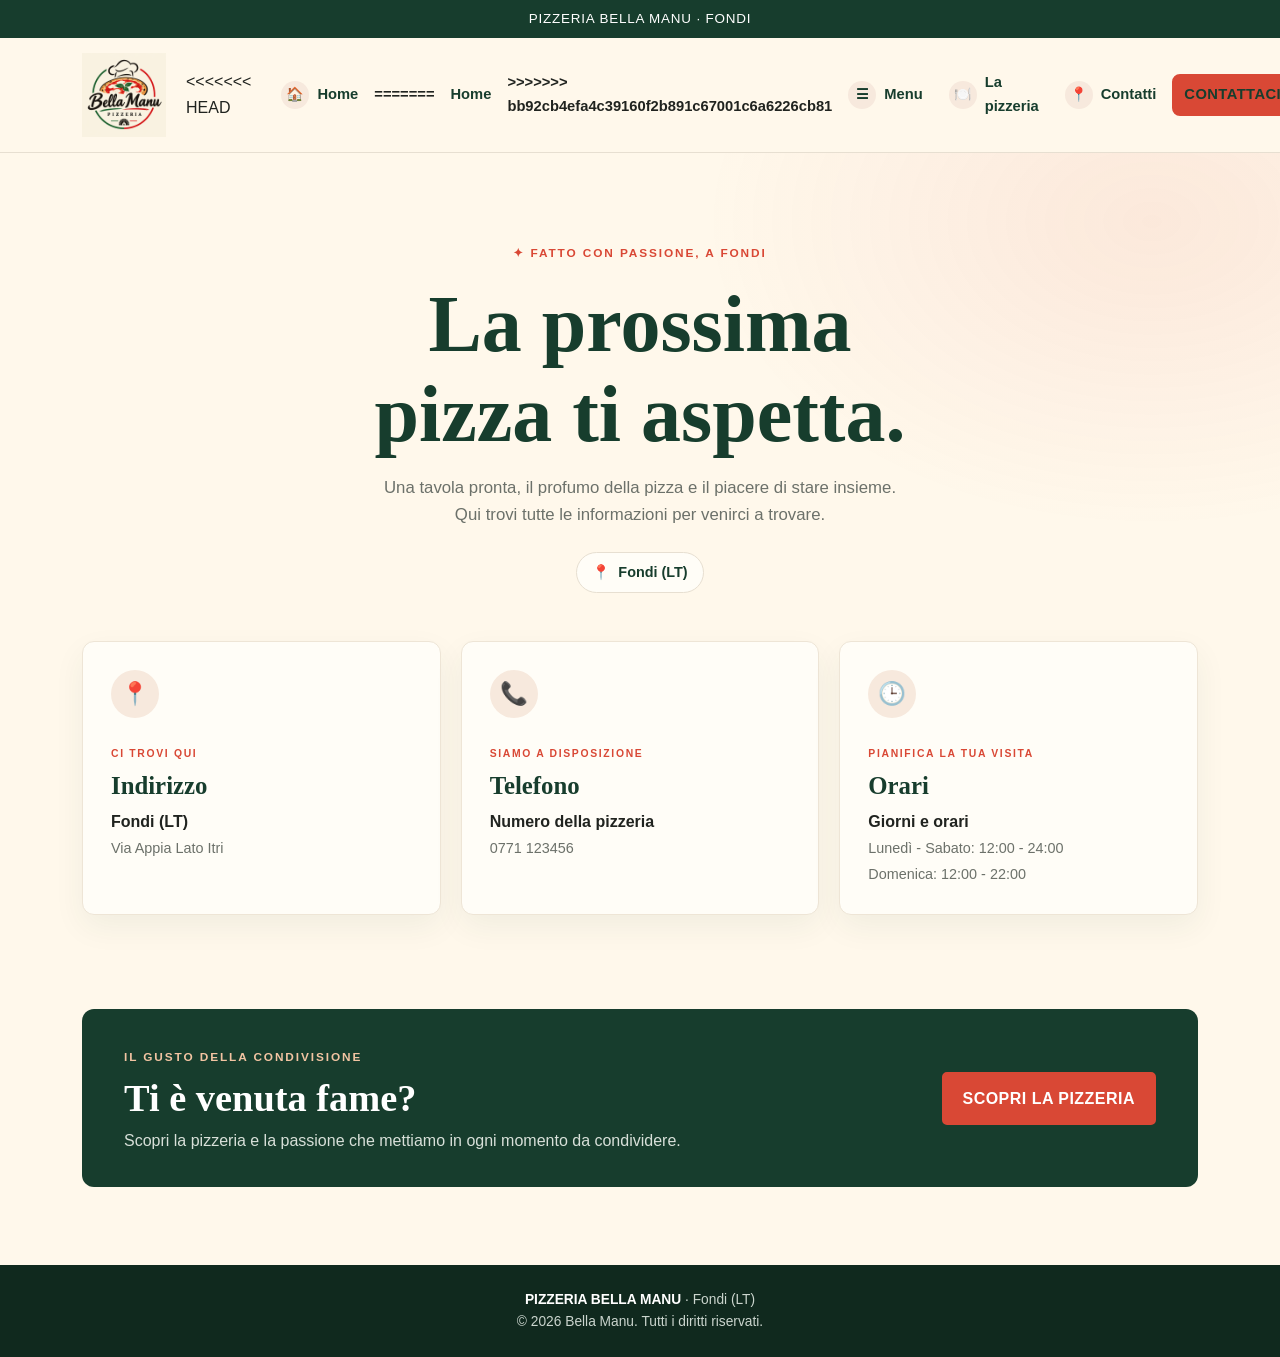
==== commit 63673215: "modifica file per il responsive" ====
--- a/contatti.html
+++ b/contatti.html
@@ -17,6 +17,7 @@
         <nav class="nav" aria-label="Navigazione principale">
             <a class="brand" href="index.html#home" aria-label="Pizzeria Bella Manu, vai alla home"><img
                     class="brand-logo" src="assets/logo-bella-manu.png" alt="Pizzeria Bella Manu"></a>
+<<<<<<< HEAD
             <button class="nav-toggle" type="button" aria-label="Apri menu" aria-expanded="false"
                 aria-controls="contact-navigation">
                 <span></span>
@@ -25,6 +26,10 @@
             </button>
             <div class="links" id="contact-navigation">
                 <a href="index.html#home"><span class="nav-icon" aria-hidden="true">🏠</span>Home</a>
+=======
+            <div class="links">
+                <a href="index.html#home">Home</a>
+>>>>>>> bb92cb4efa4c39160f2b891c67001c6a6226cb81
                 <div class="menu-dropdown">
                     <button class="menu-dropdown-label" type="button" aria-expanded="false"
                         aria-controls="menu-sections"><span class="nav-icon" aria-hidden="true">☰</span>Menu</button>
--- a/style.css
+++ b/style.css
@@ -57,7 +57,6 @@
 .brand {
     display: flex;
     align-items: center;
-    gap: 12px;
     color: var(--green)
 }
 
@@ -152,6 +151,17 @@
         url('https://images.unsplash.com/photo-1513104890138-7c749659a591?auto=format&fit=crop&w=1900&q=85') center/cover
 }
 
+.drinks-hero {
+    min-height: 470px;
+    background:
+        linear-gradient(90deg, rgba(13, 35, 25, .88), rgba(13, 35, 25, .56) 52%, rgba(13, 35, 25, .12)),
+        url('https://images.unsplash.com/photo-1551024709-8f23befc6f87?auto=format&fit=crop&w=1900&q=85') center 52%/cover
+}
+
+.drinks-page .menu-section {
+    background: #f4efe5
+}
+
 .hero-inner {
     max-width: 1160px;
     width: 100%;
@@ -310,11 +320,75 @@
     font-size: .94rem
 }
 
+.drinks-grid {
+    max-width: 1080px;
+    margin: 0 auto
+}
+
+.drink-panel {
+    overflow: hidden;
+    border: 1px solid #e8dfd1;
+    border-radius: 14px;
+    background: #fffdf8;
+    box-shadow: 0 10px 26px rgba(23, 61, 45, .07);
+    transition: transform .2s ease, box-shadow .2s ease
+}
+
+.drink-panel:hover {
+    transform: translateY(-4px);
+    box-shadow: 0 16px 34px rgba(23, 61, 45, .14)
+}
+
+.drinks-page .drink-panel .drink-image {
+    width: 100%;
+    height: 235px;
+    object-fit: cover
+}
+
+.drink-panel .card-body {
+    padding: 23px 24px 25px
+}
+
+.drink-tag {
+    display: inline-block;
+    margin-bottom: 9px;
+    color: #bd3928;
+    font-size: .68rem;
+    font-weight: bold;
+    letter-spacing: .13em;
+    text-transform: uppercase
+}
+
+.drink-panel .card-title {
+    margin: 0 0 9px;
+    color: var(--green);
+    font-size: 1.55rem
+}
+
+.drink-panel .card-text {
+    margin: 0;
+    color: var(--muted);
+    font-size: .94rem;
+    line-height: 1.65
+}
+
 .note {
     text-align: center;
     color: var(--muted);
     font-size: .88rem;
     margin-top: 24px
+}
+
+.image-credits {
+    margin: 8px 0 0;
+    color: var(--muted);
+    font-size: .72rem;
+    text-align: center
+}
+
+.image-credits a {
+    text-decoration: underline;
+    text-underline-offset: 2px
 }
 
 .about {
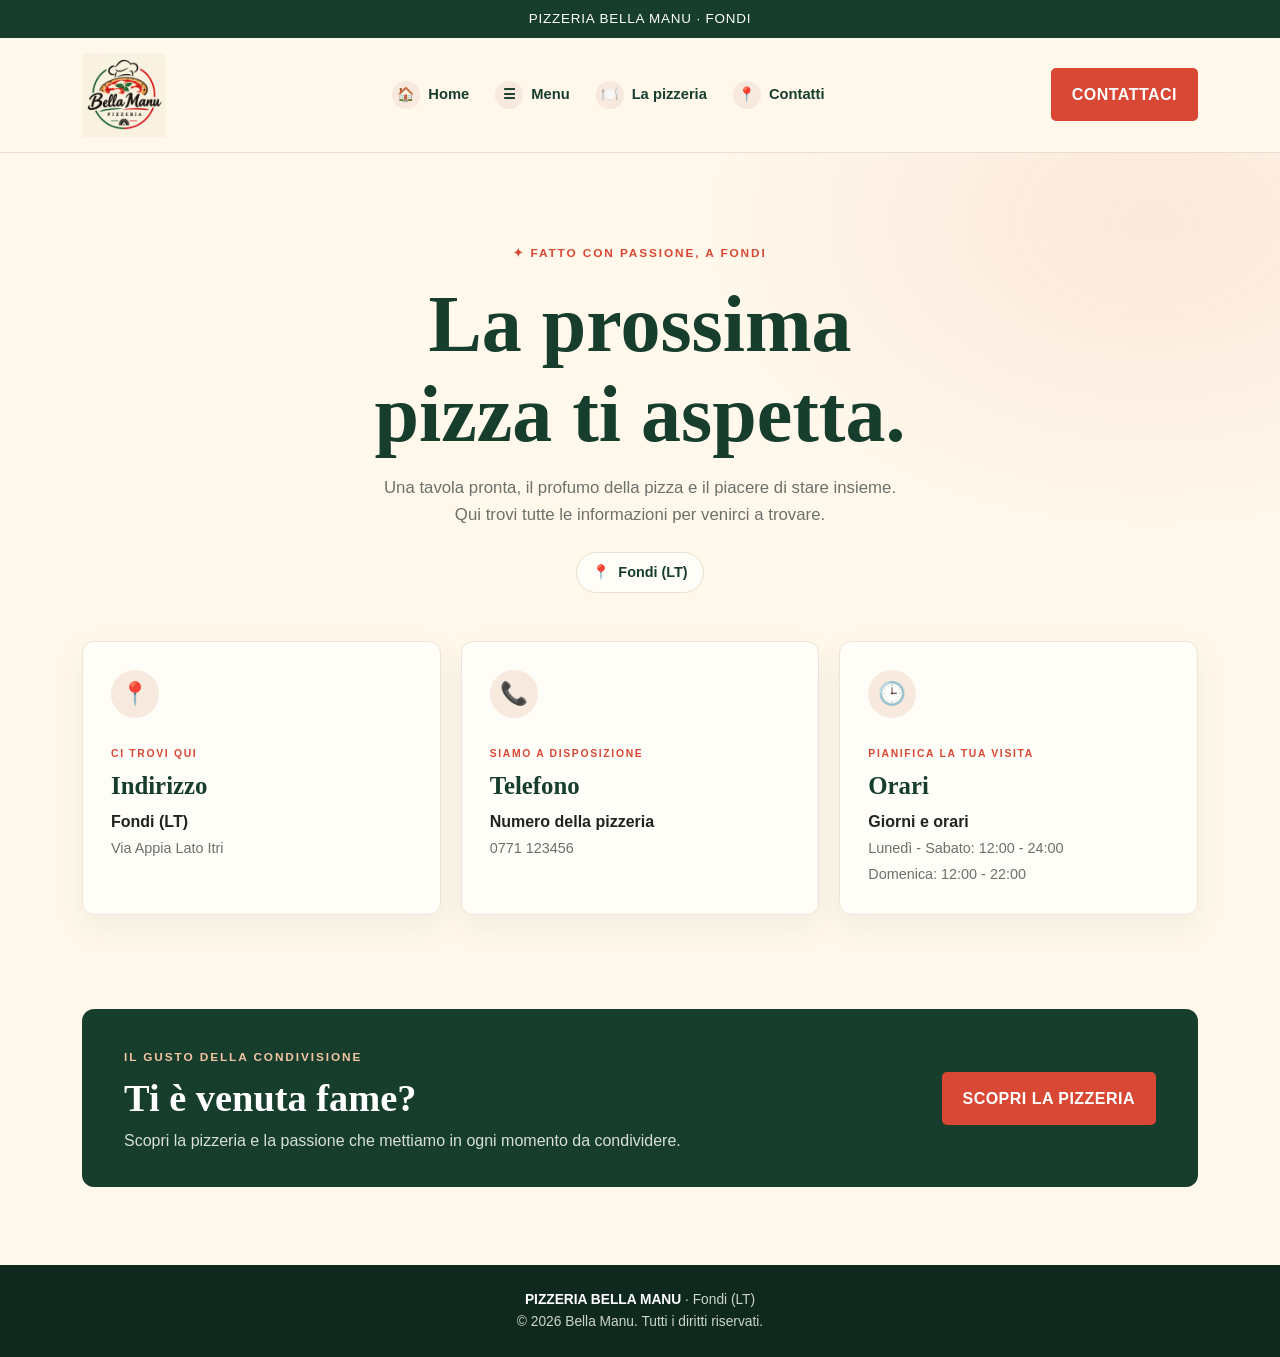
==== commit a3ed0ba8: "Fix della home e pagina contatti" ====
--- a/contatti.html
+++ b/contatti.html
@@ -17,7 +17,6 @@
         <nav class="nav" aria-label="Navigazione principale">
             <a class="brand" href="index.html#home" aria-label="Pizzeria Bella Manu, vai alla home"><img
                     class="brand-logo" src="assets/logo-bella-manu.png" alt="Pizzeria Bella Manu"></a>
-<<<<<<< HEAD
             <button class="nav-toggle" type="button" aria-label="Apri menu" aria-expanded="false"
                 aria-controls="contact-navigation">
                 <span></span>
@@ -26,10 +25,6 @@
             </button>
             <div class="links" id="contact-navigation">
                 <a href="index.html#home"><span class="nav-icon" aria-hidden="true">🏠</span>Home</a>
-=======
-            <div class="links">
-                <a href="index.html#home">Home</a>
->>>>>>> bb92cb4efa4c39160f2b891c67001c6a6226cb81
                 <div class="menu-dropdown">
                     <button class="menu-dropdown-label" type="button" aria-expanded="false"
                         aria-controls="menu-sections"><span class="nav-icon" aria-hidden="true">☰</span>Menu</button>
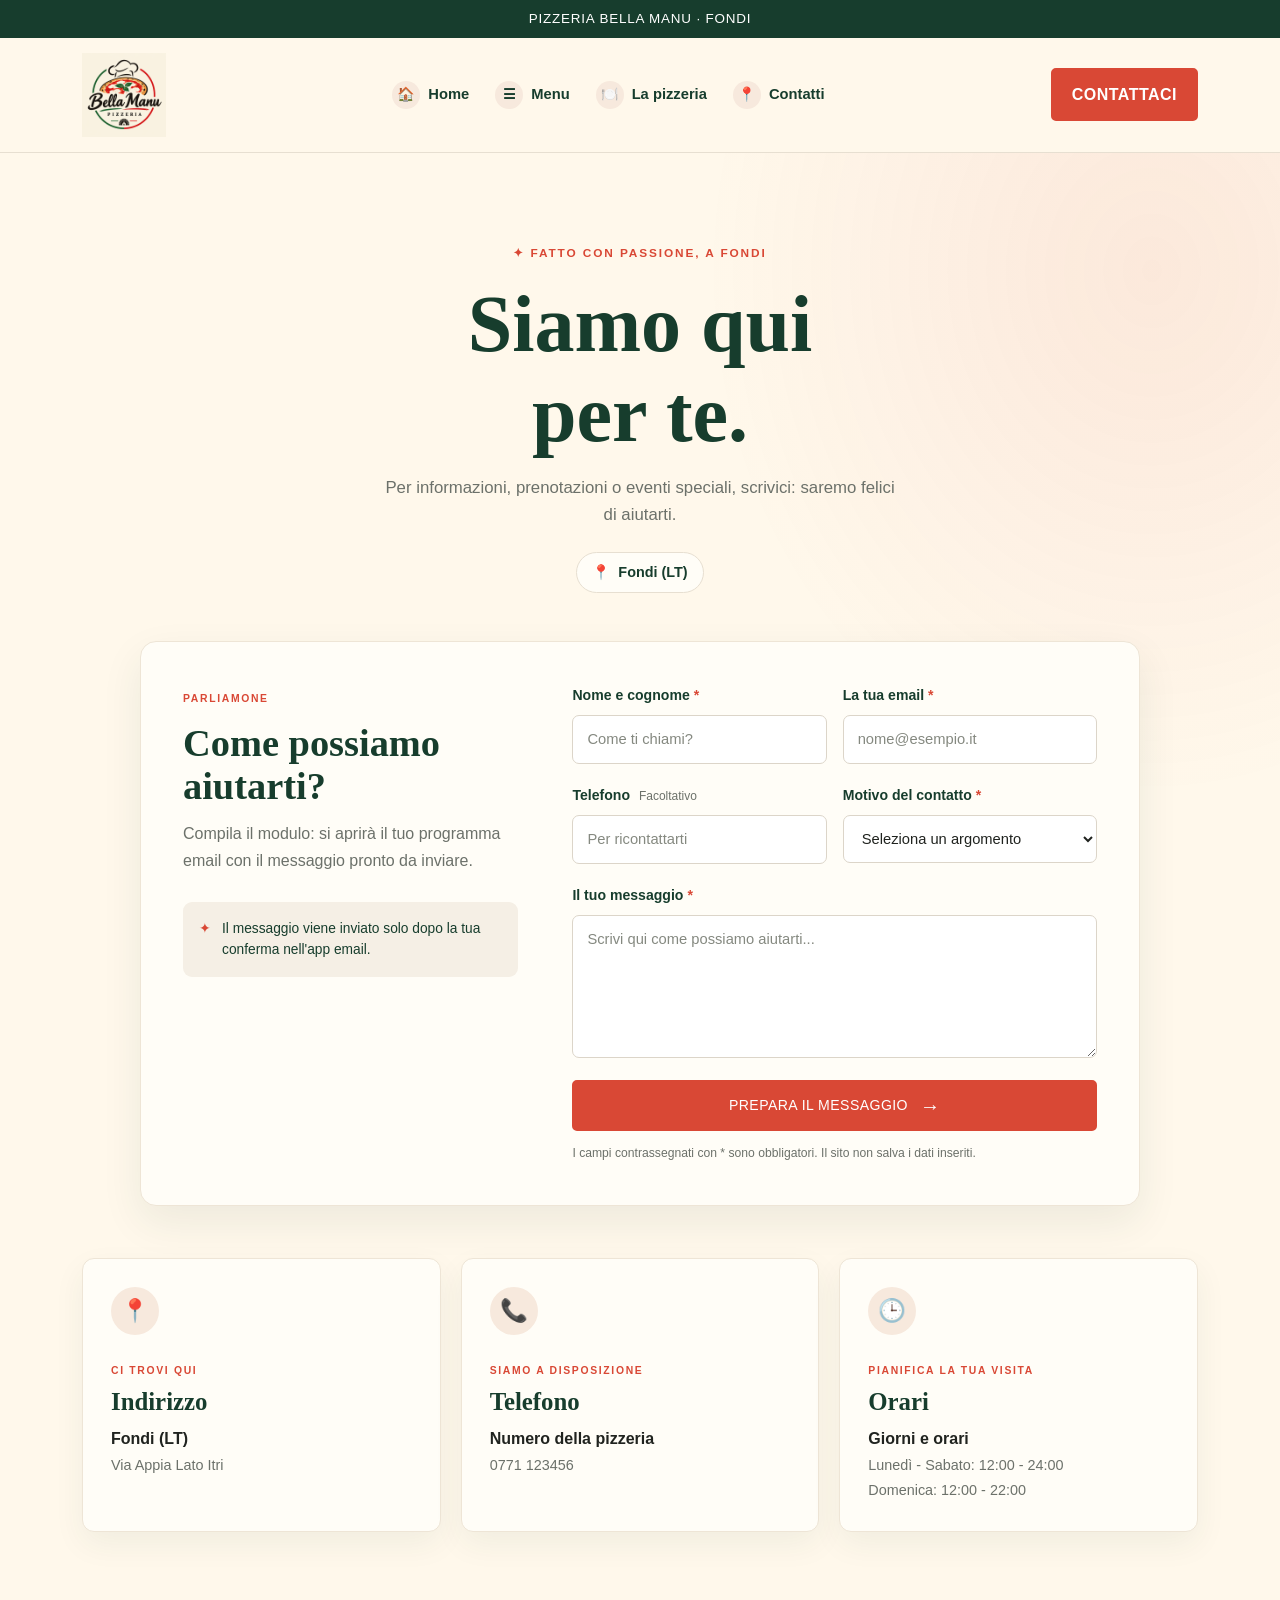
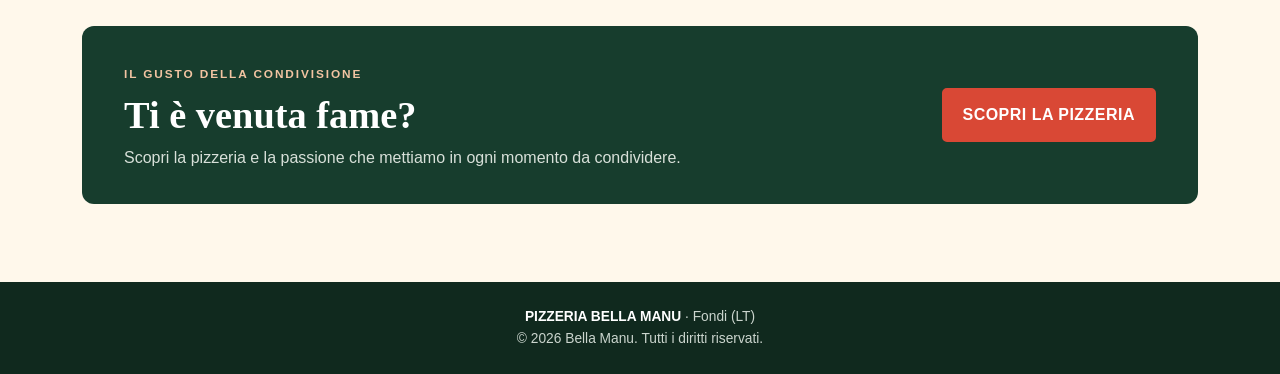
==== commit d02a226a: "Merge branch 'main' into menubibite" ====
--- a/contatti.html
+++ b/contatti.html
@@ -45,11 +45,60 @@
             <div class="contact-page-inner">
                 <div class="contact-intro">
                     <span class="contact-kicker"><span aria-hidden="true">✦</span> FATTO CON PASSIONE, A FONDI</span>
-                    <h1>La prossima<br>pizza ti aspetta.</h1>
-                    <p>Una tavola pronta, il profumo della pizza e il piacere di stare insieme. Qui trovi tutte le
-                        informazioni per venirci a trovare.</p>
+                    <h1>Siamo qui<br>per te.</h1>
+                    <p>Per informazioni, prenotazioni o eventi speciali, scrivici: saremo felici di aiutarti.</p>
                     <span class="contact-location"><span aria-hidden="true">📍</span> Fondi (LT)</span>
                 </div>
+                <section class="contact-form-panel" aria-labelledby="contact-form-title">
+                    <div class="contact-form-copy">
+                        <span class="contact-card-label">PARLIAMONE</span>
+                        <h2 id="contact-form-title">Come possiamo aiutarti?</h2>
+                        <p>Compila il modulo: si aprirà il tuo programma email con il messaggio pronto da inviare.</p>
+                        <div class="contact-form-promise">
+                            <span aria-hidden="true">✦</span>
+                            <span>Il messaggio viene inviato solo dopo la tua conferma nell'app email.</span>
+                        </div>
+                    </div>
+                    <form class="contact-form" action="mailto:prenotazioni@pizzeriabellamanu.com" method="post"
+                        enctype="text/plain">
+                        <div class="contact-form-fields">
+                            <div class="form-field">
+                                <label for="contact-name">Nome e cognome <span aria-hidden="true">*</span></label>
+                                <input id="contact-name" name="Nome e cognome" type="text" autocomplete="name"
+                                    placeholder="Come ti chiami?" required>
+                            </div>
+                            <div class="form-field">
+                                <label for="contact-email">La tua email <span aria-hidden="true">*</span></label>
+                                <input id="contact-email" name="Email" type="email" autocomplete="email"
+                                    placeholder="nome@esempio.it" required>
+                            </div>
+                            <div class="form-field">
+                                <label for="contact-phone">Telefono <span class="form-optional">Facoltativo</span></label>
+                                <input id="contact-phone" name="Telefono" type="tel" autocomplete="tel"
+                                    placeholder="Per ricontattarti">
+                            </div>
+                            <div class="form-field">
+                                <label for="contact-subject">Motivo del contatto <span aria-hidden="true">*</span></label>
+                                <select id="contact-subject" name="Motivo del contatto" required>
+                                    <option value="" selected disabled>Seleziona un argomento</option>
+                                    <option value="Prenotazione">Prenotazione</option>
+                                    <option value="Informazioni sul menu">Informazioni sul menu</option>
+                                    <option value="Feste ed eventi">Feste ed eventi</option>
+                                    <option value="Altro">Altro</option>
+                                </select>
+                            </div>
+                            <div class="form-field form-field--wide">
+                                <label for="contact-message">Il tuo messaggio <span aria-hidden="true">*</span></label>
+                                <textarea id="contact-message" name="Messaggio" rows="5"
+                                    placeholder="Scrivi qui come possiamo aiutarti..." required></textarea>
+                            </div>
+                        </div>
+                        <button class="btn contact-submit" type="submit">PREPARA IL MESSAGGIO <span
+                                aria-hidden="true">→</span></button>
+                        <p class="form-disclaimer">I campi contrassegnati con * sono obbligatori. Il sito non salva i dati
+                            inseriti.</p>
+                    </form>
+                </section>
                 <div class="contact-grid">
                     <article class="contact-card">
                         <div class="contact-icon" aria-hidden="true">📍</div>
@@ -87,59 +136,23 @@
     <script>
         document.getElementById('year').textContent = new Date().getFullYear();
 
-        const menuToggle = document.querySelector('.nav-toggle');
-        const navigation = document.getElementById('contact-navigation');
-        const menuDropdown = document.querySelector('.menu-dropdown');
-        const menuDropdownToggle = document.querySelector('.menu-dropdown-label');
-
-        menuToggle.addEventListener('click', () => {
-            const isExpanded = menuToggle.getAttribute('aria-expanded') === 'true';
-            menuToggle.setAttribute('aria-expanded', String(!isExpanded));
-            menuToggle.setAttribute('aria-label', isExpanded ? 'Apri menu' : 'Chiudi menu');
-            menuToggle.closest('.nav').classList.toggle('menu-open', !isExpanded);
-        });
-
-        menuDropdownToggle.addEventListener('click', () => {
-            const isExpanded = menuDropdownToggle.getAttribute('aria-expanded') === 'true';
-            menuDropdownToggle.setAttribute('aria-expanded', String(!isExpanded));
-            menuDropdown.classList.toggle('open', !isExpanded);
-        });
-
-        navigation.addEventListener('click', (event) => {
-            if (event.target.closest('a')) {
-                menuToggle.setAttribute('aria-expanded', 'false');
-                menuToggle.setAttribute('aria-label', 'Apri menu');
-                menuToggle.closest('.nav').classList.remove('menu-open');
-                menuDropdownToggle.setAttribute('aria-expanded', 'false');
-                menuDropdown.classList.remove('open');
-            }
-        });
-
-        document.addEventListener('click', (event) => {
-            if (!menuDropdown.contains(event.target)) {
-                menuDropdownToggle.setAttribute('aria-expanded', 'false');
-                menuDropdown.classList.remove('open');
-            }
-        });
-
-        document.addEventListener('keydown', (event) => {
-            if (event.key !== 'Escape') {
-                return;
-            }
-
-            const navigationIsExpanded = menuToggle.getAttribute('aria-expanded') === 'true';
-            const dropdownIsExpanded = menuDropdownToggle.getAttribute('aria-expanded') === 'true';
-            menuDropdownToggle.setAttribute('aria-expanded', 'false');
-            menuDropdown.classList.remove('open');
-            menuToggle.setAttribute('aria-expanded', 'false');
-            menuToggle.setAttribute('aria-label', 'Apri menu');
-            menuToggle.closest('.nav').classList.remove('menu-open');
-
-            if (navigationIsExpanded) {
-                menuToggle.focus();
-            } else if (dropdownIsExpanded) {
-                menuDropdownToggle.focus();
-            }
+        const contactForm = document.querySelector('.contact-form');
+        contactForm.addEventListener('submit', (event) => {
+            event.preventDefault();
+            const fields = new FormData(contactForm);
+            const subject = `Contatto dal sito - ${fields.get('Motivo del contatto')}`;
+            const message = [
+                `Nome e cognome: ${fields.get('Nome e cognome')}`,
+                `Email: ${fields.get('Email')}`,
+                `Telefono: ${fields.get('Telefono') || 'Non indicato'}`,
+                '',
+                'Messaggio:',
+                fields.get('Messaggio')
+            ].join('\n');
+            const mailto = new URL(contactForm.action);
+            mailto.searchParams.set('subject', subject);
+            mailto.searchParams.set('body', message);
+            window.location.href = mailto.href;
         });
     </script>
 </body>
--- a/style.css
+++ b/style.css
@@ -526,6 +526,139 @@
     font-size: 1.05rem
 }
 
+.contact-form-panel {
+    display: grid;
+    grid-template-columns: minmax(220px, .78fr) minmax(0, 1.22fr);
+    gap: 54px;
+    max-width: 1000px;
+    margin: 0 auto 52px;
+    padding: 42px;
+    border: 1px solid #eee5d6;
+    border-radius: 16px;
+    background: #fffdf7;
+    box-shadow: 0 16px 42px rgba(23, 61, 45, .08)
+}
+
+.contact-form-copy h2 {
+    margin: 12px 0;
+    color: var(--green);
+    font-size: clamp(1.8rem, 3vw, 2.4rem)
+}
+
+.contact-form-copy > p {
+    margin: 0;
+    color: var(--muted);
+    line-height: 1.7
+}
+
+.contact-form-promise {
+    display: flex;
+    align-items: flex-start;
+    gap: 11px;
+    margin-top: 28px;
+    padding: 16px;
+    border-radius: 9px;
+    background: #f5efe5;
+    color: var(--green);
+    font-size: .86rem;
+    line-height: 1.55
+}
+
+.contact-form-promise span:first-child {
+    color: var(--red)
+}
+
+.contact-form-fields {
+    display: grid;
+    grid-template-columns: repeat(2, minmax(0, 1fr));
+    gap: 20px 16px
+}
+
+.form-field {
+    display: flex;
+    min-width: 0;
+    flex-direction: column;
+    gap: 8px
+}
+
+.form-field--wide {
+    grid-column: 1 / -1
+}
+
+.form-field label {
+    color: var(--green);
+    font-size: .88rem;
+    font-weight: bold
+}
+
+.form-field label > span[aria-hidden="true"] {
+    color: var(--red)
+}
+
+.form-optional {
+    margin-left: 5px;
+    color: var(--muted);
+    font-size: .75rem;
+    font-weight: normal
+}
+
+.form-field input,
+.form-field select,
+.form-field textarea {
+    width: 100%;
+    min-height: 48px;
+    padding: 12px 14px;
+    border: 1px solid #dcd5c9;
+    border-radius: 7px;
+    background: #fff;
+    color: var(--ink);
+    font: inherit;
+    font-size: .92rem;
+    transition: border-color .2s ease, box-shadow .2s ease
+}
+
+.form-field textarea {
+    min-height: 130px;
+    resize: vertical
+}
+
+.form-field input::placeholder,
+.form-field textarea::placeholder {
+    color: #858980
+}
+
+.form-field input:focus,
+.form-field select:focus,
+.form-field textarea:focus {
+    border-color: var(--green);
+    outline: 0;
+    box-shadow: 0 0 0 3px rgba(23, 61, 45, .13)
+}
+
+.contact-submit {
+    display: flex;
+    width: 100%;
+    align-items: center;
+    justify-content: center;
+    gap: 12px;
+    margin-top: 22px;
+    cursor: pointer;
+    font: inherit;
+    font-size: .88rem
+}
+
+.contact-submit span {
+    font-size: 1.25rem;
+    line-height: 1
+}
+
+.form-disclaimer {
+    margin: 13px 0 0;
+    color: var(--muted);
+    font-size: .76rem;
+    line-height: 1.55
+}
+
 .contact-location {
     display: inline-flex;
     align-items: center;
@@ -947,6 +1080,13 @@
         padding: 58px 20px
     }
 
+    .contact-form-panel {
+        grid-template-columns: 1fr;
+        gap: 28px;
+        margin-bottom: 38px;
+        padding: 28px
+    }
+
     .contact-card {
         min-height: auto
     }
@@ -995,6 +1135,18 @@
     .links {
         font-size: .82rem;
         gap: 13px
+    }
+
+    .contact-form-panel {
+        padding: 22px 18px
+    }
+
+    .contact-form-fields {
+        grid-template-columns: 1fr
+    }
+
+    .form-field--wide {
+        grid-column: auto
     }
 
     .nav>.btn {
